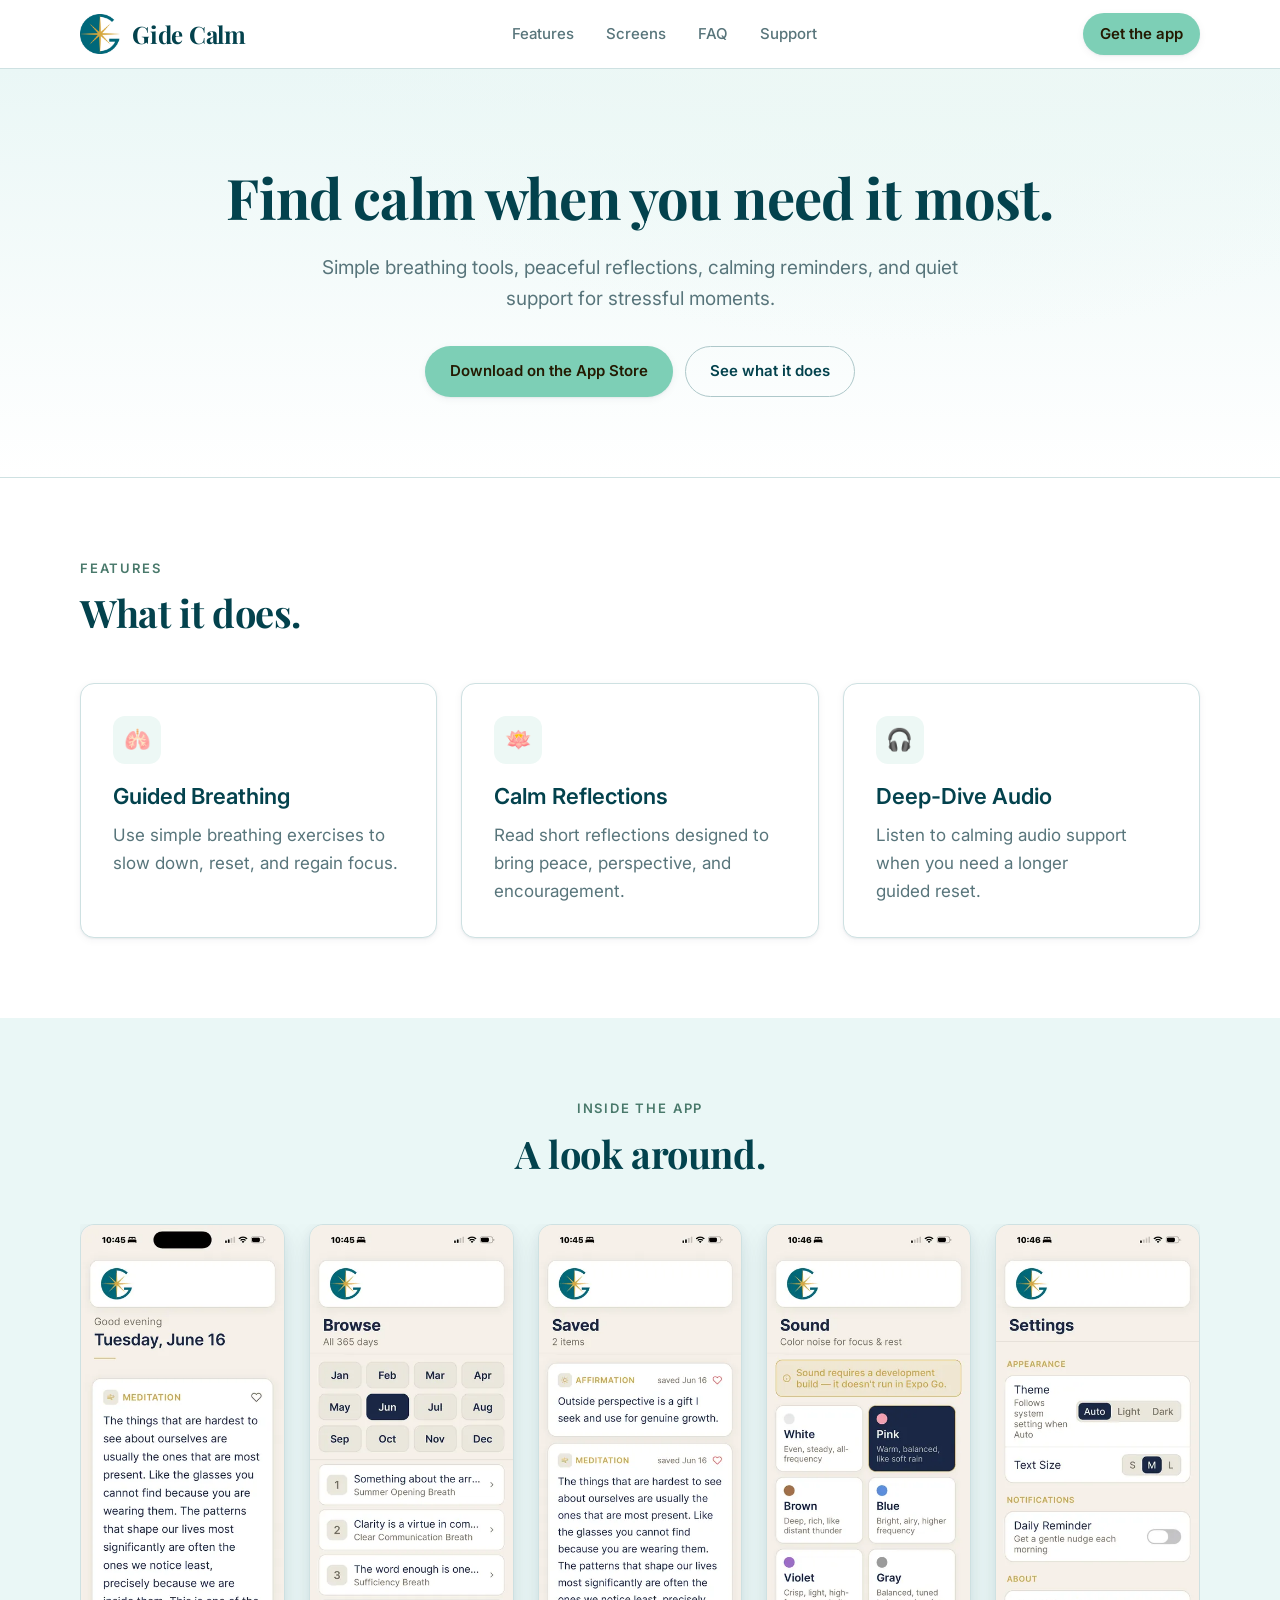
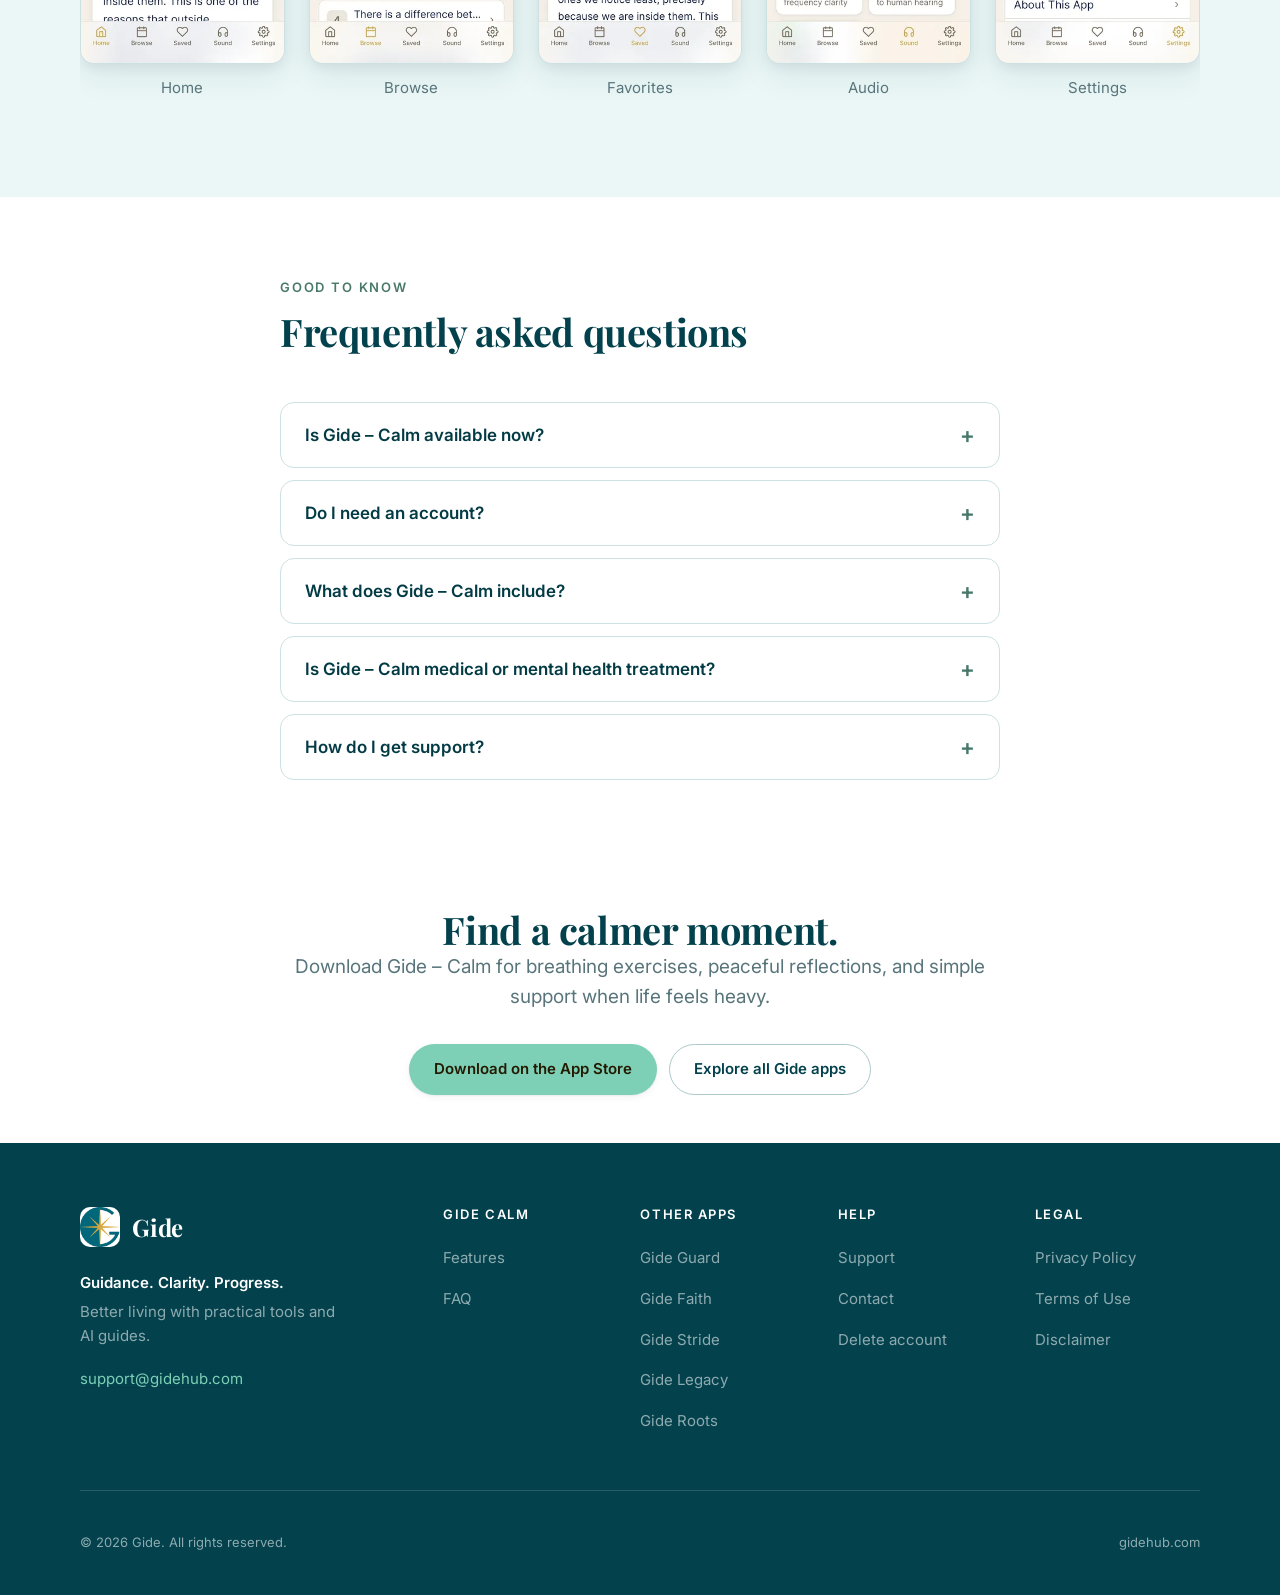
==== index.html @ 15e4c6e2 "Stop describing the app by release stage Remove every "coming soon", "in development", "in review an" ====
<!DOCTYPE html>
<html lang="en">
<head>
  <meta charset="UTF-8">
  <meta name="viewport" content="width=device-width, initial-scale=1">
  <title>Gide Calm | A pause when you need one</title>
  <meta name="description" content="Simple breathing tools, peaceful reflections, calming reminders, and quiet support for stressful moments.">
  <link rel="canonical" href="https://calm.gidehub.com/">

  <meta property="og:type" content="website">
  <meta property="og:site_name" content="Gide">
  <meta property="og:title" content="Gide Calm | A pause when you need one">
  <meta property="og:description" content="Simple breathing tools, peaceful reflections, calming reminders, and quiet support for stressful moments.">
  <meta property="og:url" content="https://calm.gidehub.com/">
  <meta name="twitter:card" content="summary_large_image">

  <link rel="icon" type="image/png" href="assets/logo.png">
  <link rel="apple-touch-icon" href="assets/logo.png">
  <meta name="theme-color" content="#03424D">

  <link rel="preconnect" href="https://fonts.googleapis.com">
  <link rel="preconnect" href="https://fonts.gstatic.com" crossorigin>
  <link rel="stylesheet" href="https://fonts.googleapis.com/css2?family=Inter:wght@400;500;600;700&family=Playfair+Display:wght@600;700&display=swap">

  <link rel="stylesheet" href="assets/css/app.css">
</head>
<body class="app-site">

<a class="skip-link" href="#main">Skip to content</a>

<header class="site-header" data-nav>
  <div class="wrap header-inner">

    <a class="brand" href="/">
      <img src="assets/logo.png" alt="" width="40" height="40" class="brand-mark">
      <span class="brand-name">Gide Calm</span>
    </a>

    <nav class="nav-desktop" aria-label="Main">
      <ul>
        <li><a href="#features">Features</a></li>
        <li><a href="#screens">Screens</a></li>
        
        <li><a href="#faq">FAQ</a></li>
        <li><a href="https://gidehub.com/support.html">Support</a></li>
      </ul>
    </nav>

    <div class="header-actions">
      <a class="btn btn-accent btn-sm nav-cta" href="https://apps.apple.com/ng/app/gide-calm/id6778231374">Get the app</a>
      <button class="nav-toggle" type="button" aria-expanded="false" aria-controls="mobile-nav" aria-label="Open menu">
        <span class="nav-toggle-bars" aria-hidden="true"><i></i><i></i><i></i></span>
      </button>
    </div>

  </div>

  <div class="nav-panel" id="mobile-nav" hidden>
    <nav class="wrap" aria-label="Mobile">
      <ul class="nav-panel-primary">
        <li><a href="#features">Features</a></li>
        <li><a href="#screens">Screens</a></li>
        
        <li><a href="#faq">FAQ</a></li>
      </ul>
      <ul class="nav-panel-secondary">
        <li><a href="https://gidehub.com/">All of Gide</a></li>
        <li><a href="https://gidehub.com/support.html">Support</a></li>
        <li><a href="https://gidehub.com/privacy.html">Privacy policy</a></li>
      </ul>
      <a class="btn btn-accent btn-block" href="https://apps.apple.com/ng/app/gide-calm/id6778231374">Get the app</a>
    </nav>
  </div>
</header>

<main id="main">

  <section class="hero app-hero">
    <div class="wrap">
      <h1>Find calm when you need it most.</h1>
      <p class="lede">Simple breathing tools, peaceful reflections, calming reminders, and quiet support for stressful moments.</p>
      <div class="btn-row">
        <a class="btn btn-accent" href="https://apps.apple.com/ng/app/gide-calm/id6778231374">Download on the App Store</a>
        <a class="btn btn-outline" href="#features">See what it does</a>
      </div>
      
    </div>
  </section>

  <section class="section" id="features">
    <div class="wrap">
      <div class="section-head">
        <p class="eyebrow">Features</p>
        <h2>What it does.</h2>
        
      </div>
      <div class="grid grid-3">
        <article class="card feature-card">
          <span class="feature-icon" aria-hidden="true">🫁</span>
          <h3>Guided Breathing</h3>
          <p>Use simple breathing exercises to slow down, reset, and regain focus.</p>
        </article>
        <article class="card feature-card">
          <span class="feature-icon" aria-hidden="true">🪷</span>
          <h3>Calm Reflections</h3>
          <p>Read short reflections designed to bring peace, perspective, and encouragement.</p>
        </article>
        <article class="card feature-card">
          <span class="feature-icon" aria-hidden="true">🎧</span>
          <h3>Deep-Dive Audio</h3>
          <p>Listen to calming audio support when you need a longer guided reset.</p>
        </article>
      </div>
    </div>
  </section>

  <section class="section section-cream" id="screens">
    <div class="wrap">
      <div class="section-head centered">
        <p class="eyebrow">Inside the app</p>
        <h2>A look around.</h2>
      </div>
      <div class="shot-row">
        <figure class="shot">
          <img src="assets/shots/home.webp" alt="Gide - Calm home screen" width="370" height="800" loading="lazy">
          <figcaption>Home</figcaption>
        </figure>
        <figure class="shot">
          <img src="assets/shots/selectdate.webp" alt="Gide - Calm browse screen" width="370" height="800" loading="lazy">
          <figcaption>Browse</figcaption>
        </figure>
        <figure class="shot">
          <img src="assets/shots/favorites.webp" alt="Gide - Calm favorites screen" width="370" height="800" loading="lazy">
          <figcaption>Favorites</figcaption>
        </figure>
        <figure class="shot">
          <img src="assets/shots/sound.webp" alt="Gide - Calm audio screen" width="370" height="800" loading="lazy">
          <figcaption>Audio</figcaption>
        </figure>
        <figure class="shot">
          <img src="assets/shots/settings.webp" alt="Gide - Calm settings screen" width="370" height="800" loading="lazy">
          <figcaption>Settings</figcaption>
        </figure>
      </div>
    </div>
  </section>

  <section class="section" id="faq">
    <div class="wrap wrap-narrow">
      <div class="section-head">
        <p class="eyebrow">Good to know</p>
        <h2>Frequently asked questions</h2>
      </div>
      <div class="faq">
        <details>
          <summary>Is Gide – Calm available now?</summary>
          <p>Yes. Gide – Calm is available on the App Store and ready to provide simple tools for calm, reflection, and relaxation.</p>
        </details>
        <details>
          <summary>Do I need an account?</summary>
          <p>No. Gide – Calm is designed to be simple and accessible without requiring a user account.</p>
        </details>
        <details>
          <summary>What does Gide – Calm include?</summary>
          <p>Gide – Calm includes breathing tools, calm reflections, peaceful reminders, and audio support for quiet moments.</p>
        </details>
        <details>
          <summary>Is Gide – Calm medical or mental health treatment?</summary>
          <p>No. Gide – Calm is for general wellness and personal support only. It is not medical advice, therapy, diagnosis, or mental health treatment.</p>
        </details>
        <details>
          <summary>How do I get support?</summary>
          <p>Email us at support@gidehub.com .</p>
        </details>
      </div>
    </div>
  </section>

  <section class="section section-tight cta-band">
    <div class="wrap">
      <h2>Find a calmer moment.</h2>
      <p class="lede">Download Gide – Calm for breathing exercises, peaceful reflections, and simple support when life feels heavy.</p>
      <div class="btn-row">
        <a class="btn btn-accent" href="https://apps.apple.com/ng/app/gide-calm/id6778231374">Download on the App Store</a>
        <a class="btn btn-outline" href="https://gidehub.com/#apps">Explore all Gide apps</a>
      </div>
    </div>
  </section>

</main>

<footer class="site-footer">
  <div class="wrap">

    <div class="footer-top">
      <div class="footer-brand">
        <a class="brand brand-light" href="https://gidehub.com/">
          <img src="assets/logo.png" alt="" width="40" height="40" class="brand-mark" loading="lazy">
          <span class="brand-name">Gide</span>
        </a>
        <p class="footer-tagline">Guidance. Clarity. Progress.</p>
        <p class="footer-blurb">Better living with practical tools and AI guides.</p>
        <a class="footer-email" href="mailto:support@gidehub.com">support@gidehub.com</a>
      </div>

      <div class="footer-cols">
        <div class="footer-col">
          <h2>Gide Calm</h2>
          <ul>
            <li><a href="#features">Features</a></li>
            
            <li><a href="#faq">FAQ</a></li>
          </ul>
        </div>
        <div class="footer-col">
          <h2>Other apps</h2>
          <ul>
            <li><a href="https://guard.gidehub.com/">Gide Guard</a></li>
            <li><a href="https://faith.gidehub.com/">Gide Faith</a></li>
            <li><a href="https://stride.gidehub.com/">Gide Stride</a></li>
            <li><a href="https://legacy.gidehub.com/">Gide Legacy</a></li>
            <li><a href="https://roots.gidehub.com/">Gide Roots</a></li>
          </ul>
        </div>
        <div class="footer-col">
          <h2>Help</h2>
          <ul>
            <li><a href="https://gidehub.com/support.html">Support</a></li>
            <li><a href="https://gidehub.com/contact.html">Contact</a></li>
            <li><a href="https://gidehub.com/delete-account.html">Delete account</a></li>
          </ul>
        </div>
        <div class="footer-col">
          <h2>Legal</h2>
          <ul>
            <li><a href="https://gidehub.com/privacy.html">Privacy Policy</a></li>
            <li><a href="https://gidehub.com/terms.html">Terms of Use</a></li>
            <li><a href="https://gidehub.com/disclaimer.html">Disclaimer</a></li>
          </ul>
        </div>
      </div>
    </div>

    <div class="footer-bottom">
      <p>&copy; 2026 Gide. All rights reserved.</p>
      <nav class="footer-legal" aria-label="Legal">
        <a href="https://gidehub.com/">gidehub.com</a>
      </nav>
    </div>

  </div>
</footer>

<script src="assets/js/nav.js" defer></script>
</body>
</html>
---- assets/css/app.css ----
/* ==========================================================================
   Gide design system
   One stylesheet for gidehub.com and every page under it.

   Contents
     1. Tokens
     2. Reset and base elements
     3. Layout primitives
     4. Typography
     5. Buttons and pills
     6. Header and navigation
     7. Hero
     8. Cards and grids
     9. Long-form prose
    10. Forms
    11. Footer
    12. Utilities
   ========================================================================== */

/* 1. Tokens ---------------------------------------------------------------- */

:root {
  /* Brand — official Gide palette.
     Primary #1B2B48 · Secondary #F5F5DC · Tertiary #6F7DBC · Accent #D4AF37 */
  --ink: #1b2b48;
  --ink-soft: #2c4066;
  --periwinkle: #6f7dbc;

  /* Gold is an accent for FILLS, not a text colour: #D4AF37 is 2.1:1 on white
     (fails AA) but 6.7:1 on navy and 7.5:1 behind dark text on a button.
     Use --gold-text for small gold type on light surfaces (4.9:1). */
  --gold: #d4af37;
  --gold-bright: #e0c163;
  --gold-text: #8a6d12;
  --gold-ink: #2b2205;
  --gold-wash: #fbf4de;

  --cream: #f5f5dc;
  --cream-deep: #ebebc7;
  --white: #ffffff;

  /* Per-app accents, from each app's own brand card. */
  --app-guard: #00167a;
  --app-calm: #03424d;
  --app-faith: #590438;
  --app-stride: #17341d;
  --app-legacy: #0a2540;
  --app-roots: #7a3e1a;

  /* Text */
  --text: #16283a;
  --text-muted: #55677a;
  --text-on-dark: #eef3f8;
  --text-on-dark-muted: #a9bccd;

  /* Lines and surfaces */
  --line: #e6dfd1;
  --line-strong: #d6cbb6;
  --line-on-dark: rgba(255, 255, 255, 0.14);

  /* Type scale — six steps, nothing in between */
  --fs-xs: 0.8125rem;   /* 13px  eyebrows, meta */
  --fs-sm: 0.9375rem;   /* 15px  captions, footer */
  --fs-base: 1.0625rem; /* 17px  body */
  --fs-lg: 1.1875rem;   /* 19px  lede */
  --fs-xl: 1.375rem;    /* 22px  card titles */
  --fs-2xl: clamp(1.75rem, 1.3rem + 1.8vw, 2.375rem);  /* section headings */
  --fs-3xl: clamp(2.25rem, 1.4rem + 3.4vw, 3.5rem);    /* page display */

  /* Spacing — 4px base */
  --sp-1: 0.25rem;
  --sp-2: 0.5rem;
  --sp-3: 0.75rem;
  --sp-4: 1rem;
  --sp-6: 1.5rem;
  --sp-8: 2rem;
  --sp-10: 2.5rem;
  --sp-12: 3rem;
  --sp-16: 4rem;
  --sp-20: 5rem;
  --sp-24: 6rem;

  /* Shape */
  --radius-sm: 8px;
  --radius: 14px;
  --radius-lg: 22px;
  --radius-pill: 999px;

  --shadow-sm: 0 1px 2px rgba(15, 39, 64, 0.06), 0 2px 8px rgba(15, 39, 64, 0.05);
  --shadow: 0 4px 12px rgba(15, 39, 64, 0.07), 0 12px 32px rgba(15, 39, 64, 0.07);
  --shadow-lg: 0 12px 28px rgba(15, 39, 64, 0.1), 0 28px 60px rgba(15, 39, 64, 0.12);

  --wrap: 1120px;
  --wrap-narrow: 720px;
  --header-h: 68px;
}

/* 2. Reset and base -------------------------------------------------------- */

*,
*::before,
*::after { box-sizing: border-box; }

* { margin: 0; }

html {
  -webkit-text-size-adjust: 100%;
  scroll-behavior: smooth;
  scroll-padding-top: calc(var(--header-h) + var(--sp-4));
}

@media (prefers-reduced-motion: reduce) {
  html { scroll-behavior: auto; }
  *, *::before, *::after {
    animation-duration: 0.01ms !important;
    transition-duration: 0.01ms !important;
  }
}

body {
  background: var(--white);
  color: var(--text);
  font-family: Inter, system-ui, -apple-system, "Segoe UI", sans-serif;
  font-size: var(--fs-base);
  line-height: 1.65;
  -webkit-font-smoothing: antialiased;
  text-rendering: optimizeLegibility;
}

img,
picture,
video,
canvas { display: block; max-width: 100%; height: auto; }

input, button, textarea, select { font: inherit; color: inherit; }

a { color: var(--ink); text-decoration-color: rgba(15, 39, 64, 0.28); text-underline-offset: 3px; }
a:hover { text-decoration-color: currentColor; }

:focus-visible {
  outline: 3px solid var(--gold-text);
  outline-offset: 2px;
  border-radius: 4px;
}

.skip-link {
  position: absolute;
  left: var(--sp-4);
  top: -100px;
  z-index: 200;
  background: var(--ink);
  color: var(--white);
  padding: var(--sp-3) var(--sp-6);
  border-radius: var(--radius-sm);
  text-decoration: none;
  transition: top 0.15s ease;
}
.skip-link:focus { top: var(--sp-4); }

/* 3. Layout primitives ----------------------------------------------------- */

.wrap {
  width: min(100% - 2.5rem, var(--wrap));
  margin-inline: auto;
}

.wrap-narrow { width: min(100% - 2.5rem, var(--wrap-narrow)); margin-inline: auto; }

.section { padding-block: var(--sp-20); }
.section-tight { padding-block: var(--sp-12); }

/* Alternating surfaces give the page chapters instead of one long scroll. */
.section-cream { background: var(--cream); }
.section-ink {
  background: var(--ink);
  color: var(--text-on-dark);
}
.section-ink h1, .section-ink h2, .section-ink h3 { color: var(--white); }
.section-ink p { color: var(--text-on-dark-muted); }
.section-ink a { color: var(--gold-bright); }

.section-head { max-width: 46rem; margin-bottom: var(--sp-12); }
.section-head.centered { margin-inline: auto; text-align: center; }

/* 4. Typography ------------------------------------------------------------ */

h1, h2, h3, h4 {
  line-height: 1.15;
  font-weight: 700;
  color: var(--ink);
  text-wrap: balance;
}

h1 {
  font-family: "Playfair Display", Georgia, serif;
  font-size: var(--fs-3xl);
  letter-spacing: -0.015em;
}

h2 {
  font-family: "Playfair Display", Georgia, serif;
  font-size: var(--fs-2xl);
  letter-spacing: -0.01em;
}

h3 { font-size: var(--fs-xl); font-weight: 600; }
h4 { font-size: var(--fs-base); font-weight: 600; }

p { text-wrap: pretty; }
p + p { margin-top: var(--sp-4); }

.eyebrow {
  font-size: var(--fs-xs);
  font-weight: 600;
  letter-spacing: 0.14em;
  text-transform: uppercase;
  color: var(--gold-text);
  margin-bottom: var(--sp-3);
}
.section-ink .eyebrow { color: var(--gold-bright); }

.lede {
  font-size: var(--fs-lg);
  line-height: 1.6;
  color: var(--text-muted);
}
.section-ink .lede { color: var(--text-on-dark-muted); }

.section-head h2 + .lede { margin-top: var(--sp-4); }

/* 5. Buttons --------------------------------------------------------------- */

.btn {
  display: inline-flex;
  align-items: center;
  justify-content: center;
  gap: var(--sp-2);
  min-height: 44px;
  padding: var(--sp-3) var(--sp-6);
  border: 1px solid transparent;
  border-radius: var(--radius-pill);
  font-size: var(--fs-sm);
  font-weight: 600;
  text-decoration: none;
  cursor: pointer;
  transition: transform 0.15s ease, box-shadow 0.15s ease, background-color 0.15s ease;
}
.btn:hover { transform: translateY(-1px); }
.btn:active { transform: translateY(0); }

.btn-gold {
  background: var(--gold);
  color: var(--gold-ink);
  box-shadow: var(--shadow-sm);
}
.btn-gold:hover { background: var(--gold-bright); box-shadow: var(--shadow); }

.btn-ink { background: var(--ink); color: var(--white); }
.btn-ink:hover { background: var(--ink-soft); }

.btn-outline {
  background: transparent;
  border-color: var(--line-strong);
  color: var(--ink);
}
.btn-outline:hover { border-color: var(--ink); background: var(--cream); }

.section-ink .btn-outline {
  border-color: var(--line-on-dark);
  color: var(--white);
}
.section-ink .btn-outline:hover { background: rgba(255, 255, 255, 0.08); }

.btn-sm { min-height: 38px; padding: var(--sp-2) var(--sp-4); }
.btn-block { display: flex; width: 100%; }

.btn-row {
  display: flex;
  flex-wrap: wrap;
  gap: var(--sp-3);
  margin-top: var(--sp-8);
}

/* Status pills ------------------------------------------------------------- */

.pill {
  display: inline-flex;
  align-items: center;
  gap: var(--sp-2);
  padding: var(--sp-1) var(--sp-3);
  border-radius: var(--radius-pill);
  font-size: var(--fs-xs);
  font-weight: 600;
  letter-spacing: 0.02em;
}
.pill::before {
  content: "";
  width: 6px;
  height: 6px;
  border-radius: 50%;
  background: currentColor;
}
/* Used for the "Free" marker on book cards. */
.pill-available { background: #e7f4ec; color: #1d6b3f; }

/* 6. Header and navigation ------------------------------------------------- */

.site-header {
  position: sticky;
  top: 0;
  z-index: 100;
  background: rgba(255, 255, 255, 0.92);
  backdrop-filter: saturate(1.4) blur(10px);
  border-bottom: 1px solid var(--line);
}

.header-inner {
  display: flex;
  align-items: center;
  justify-content: space-between;
  gap: var(--sp-6);
  min-height: var(--header-h);
}

.brand {
  display: inline-flex;
  align-items: center;
  gap: var(--sp-3);
  text-decoration: none;
  color: var(--ink);
}
.brand-mark { width: 40px; height: 40px; border-radius: 10px; }
.brand-name {
  font-family: "Playfair Display", Georgia, serif;
  font-size: 1.5rem;
  font-weight: 700;
  letter-spacing: -0.01em;
  line-height: 1;
}
.brand-light { color: var(--white); }
.brand-light .brand-name { color: var(--white); }

.nav-desktop ul {
  display: flex;
  align-items: center;
  gap: var(--sp-8);
  list-style: none;
  padding: 0;
}
.nav-desktop a {
  display: inline-block;
  padding-block: var(--sp-2);
  font-size: var(--fs-sm);
  font-weight: 500;
  color: var(--text-muted);
  text-decoration: none;
}
.nav-desktop a:hover { color: var(--ink); }
.nav-desktop a.is-current { color: var(--ink); font-weight: 600; }

.header-actions { display: flex; align-items: center; gap: var(--sp-3); }

/* The menu button the old site never had. */
.nav-toggle {
  display: none;
  width: 44px;
  height: 44px;
  align-items: center;
  justify-content: center;
  background: transparent;
  border: 1px solid var(--line-strong);
  border-radius: var(--radius-sm);
  cursor: pointer;
}
.nav-toggle-bars { display: block; width: 20px; height: 14px; position: relative; }
.nav-toggle-bars i {
  position: absolute;
  left: 0;
  width: 100%;
  height: 2px;
  border-radius: 2px;
  background: var(--ink);
  transition: transform 0.2s ease, opacity 0.2s ease;
}
.nav-toggle-bars i:nth-child(1) { top: 0; }
.nav-toggle-bars i:nth-child(2) { top: 6px; }
.nav-toggle-bars i:nth-child(3) { top: 12px; }

.nav-toggle[aria-expanded="true"] i:nth-child(1) { transform: translateY(6px) rotate(45deg); }
.nav-toggle[aria-expanded="true"] i:nth-child(2) { opacity: 0; }
.nav-toggle[aria-expanded="true"] i:nth-child(3) { transform: translateY(-6px) rotate(-45deg); }

.nav-panel {
  border-top: 1px solid var(--line);
  background: var(--white);
  padding-block: var(--sp-6) var(--sp-8);
  max-height: calc(100dvh - var(--header-h));
  overflow-y: auto;
}
.nav-panel[hidden] { display: none; }

.nav-panel ul { list-style: none; padding: 0; }
.nav-panel a {
  display: block;
  min-height: 48px;
  display: flex;
  align-items: center;
  text-decoration: none;
  color: var(--ink);
  border-bottom: 1px solid var(--line);
}
.nav-panel-primary a { font-size: var(--fs-lg); font-weight: 600; }
.nav-panel-secondary { margin-top: var(--sp-4); }
.nav-panel-secondary a { font-size: var(--fs-base); color: var(--text-muted); }
.nav-panel .btn { margin-top: var(--sp-6); }

@media (max-width: 900px) {
  .nav-desktop { display: none; }
  .nav-toggle { display: inline-flex; }
  .nav-cta { display: none; }
}

/* 7. Hero ------------------------------------------------------------------ */

/* One headline, one sentence, one action. */
.hero {
  position: relative;
  padding-block: var(--sp-24) var(--sp-20);
  background:
    radial-gradient(60rem 30rem at 70% -10%, var(--gold-wash), transparent 70%),
    linear-gradient(180deg, var(--cream) 0%, var(--white) 100%);
  border-bottom: 1px solid var(--line);
  text-align: center;
}
.hero .wrap { max-width: 52rem; }
.hero h1 { margin-bottom: var(--sp-6); }
.hero .lede { margin-inline: auto; max-width: 40rem; }
.hero .btn-row { justify-content: center; }

.hero-note {
  margin-top: var(--sp-6);
  font-size: var(--fs-sm);
  color: var(--text-muted);
}

.hero-compact { padding-block: var(--sp-16) var(--sp-12); }

/* Page header for interior pages */
.page-head {
  padding-block: var(--sp-16) var(--sp-12);
  background: var(--cream);
  border-bottom: 1px solid var(--line);
}
.page-head .wrap { max-width: 46rem; }
.page-head .lede { margin-top: var(--sp-4); }

/* 8. Cards and grids ------------------------------------------------------- */

.grid { display: grid; gap: var(--sp-6); }
.grid-2 { grid-template-columns: repeat(auto-fit, minmax(20rem, 1fr)); }
.grid-3 { grid-template-columns: repeat(auto-fit, minmax(17rem, 1fr)); }
.grid-4 { grid-template-columns: repeat(auto-fit, minmax(13rem, 1fr)); }

.card {
  display: flex;
  flex-direction: column;
  gap: var(--sp-3);
  padding: var(--sp-8);
  background: var(--white);
  border: 1px solid var(--line);
  border-radius: var(--radius);
  box-shadow: var(--shadow-sm);
  transition: transform 0.18s ease, box-shadow 0.18s ease, border-color 0.18s ease;
}
.card p { color: var(--text-muted); }
.card h3 a { text-decoration: none; }

a.card, .card-link { text-decoration: none; color: inherit; }
a.card:hover, .card:has(a:hover) {
  transform: translateY(-3px);
  box-shadow: var(--shadow);
  border-color: var(--line-strong);
}

.section-ink .card {
  background: rgba(255, 255, 255, 0.05);
  border-color: var(--line-on-dark);
  box-shadow: none;
}

.card-icon {
  width: 52px;
  height: 52px;
  border-radius: 12px;
  margin-bottom: var(--sp-2);
}

/* App cards — each carries its own brand accent from --app-*. */
.app-card,
.app-card-quiet { position: relative; --accent: var(--gold); }
.app-card { border-top: 3px solid var(--accent); }
[data-app="guard"]  { --accent: var(--app-guard); }
[data-app="calm"]   { --accent: var(--app-calm); }
[data-app="faith"]  { --accent: var(--app-faith); }
[data-app="stride"] { --accent: var(--app-stride); }
[data-app="legacy"] { --accent: var(--app-legacy); }
[data-app="roots"]  { --accent: var(--app-roots); }
.app-card-quiet { border-left: 3px solid var(--accent); }
.app-card .card-icon,
.app-card-quiet .card-icon { box-shadow: 0 0 0 1px var(--line); }
.app-card .pill { align-self: flex-start; }
.app-card .btn-row { margin-top: auto; padding-top: var(--sp-6); }

.app-card-quiet {
  flex-direction: row;
  align-items: center;
  gap: var(--sp-4);
  padding: var(--sp-6);
}
.app-card-quiet .card-icon { width: 40px; height: 40px; margin: 0; flex: none; }
.app-card-quiet h3 { font-size: var(--fs-base); }
.app-card-quiet p { font-size: var(--fs-sm); }

/* Book cards */
.book-card {
  display: flex;
  flex-direction: column;
  gap: var(--sp-4);
  padding: var(--sp-6);
  background: var(--white);
  border: 1px solid var(--line);
  border-radius: var(--radius);
  text-decoration: none;
  color: inherit;
  box-shadow: var(--shadow-sm);
  transition: transform 0.18s ease, box-shadow 0.18s ease;
}
.book-card:hover { transform: translateY(-3px); box-shadow: var(--shadow); }
.book-cover {
  width: 100%;
  aspect-ratio: 2 / 3;
  object-fit: cover;
  border-radius: var(--radius-sm);
  box-shadow: var(--shadow);
  background: var(--cream-deep);
}
.book-card h3 { font-size: var(--fs-base); }
.book-card p { font-size: var(--fs-sm); color: var(--text-muted); }

/* Feature list */
.feature-list { list-style: none; padding: 0; display: grid; gap: var(--sp-6); }
.feature-list li { display: grid; gap: var(--sp-1); }
.feature-list b { font-size: var(--fs-base); color: var(--ink); }
.feature-list span { color: var(--text-muted); }
.section-ink .feature-list b { color: var(--white); }
.section-ink .feature-list span { color: var(--text-on-dark-muted); }

/* Numbered steps */
.steps { counter-reset: step; list-style: none; padding: 0; }
.steps li { position: relative; padding-left: var(--sp-12); }
.steps li + li { margin-top: var(--sp-6); }
.steps li::before {
  counter-increment: step;
  content: counter(step);
  position: absolute;
  left: 0;
  top: 0;
  width: 32px;
  height: 32px;
  display: grid;
  place-items: center;
  border-radius: 50%;
  background: var(--gold-wash);
  color: var(--gold-text);
  font-size: var(--fs-sm);
  font-weight: 700;
}

/* Episode rows */
.episode {
  display: grid;
  gap: var(--sp-3);
  padding: var(--sp-6) 0;
  border-bottom: 1px solid var(--line);
}
.episode:first-of-type { border-top: 1px solid var(--line); }
.episode-meta { font-size: var(--fs-xs); font-weight: 600; letter-spacing: 0.1em; text-transform: uppercase; color: var(--gold-text); }
.episode h3 { font-size: var(--fs-lg); }
.episode p { color: var(--text-muted); }
.episode audio { width: 100%; margin-top: var(--sp-2); }

/* FAQ */
.faq details {
  border: 1px solid var(--line);
  border-radius: var(--radius);
  padding: var(--sp-4) var(--sp-6);
  background: var(--white);
}
.faq details + details { margin-top: var(--sp-3); }
.faq summary {
  cursor: pointer;
  font-weight: 600;
  min-height: 32px;
  display: flex;
  align-items: center;
  list-style: none;
}
.faq summary::-webkit-details-marker { display: none; }
.faq summary::after { content: "+"; margin-left: auto; font-size: 1.4rem; color: var(--gold-text); line-height: 1; }
.faq details[open] summary::after { content: "\2212"; }
.faq details[open] summary { margin-bottom: var(--sp-3); }
.faq p { color: var(--text-muted); }

/* Callout */
.callout {
  padding: var(--sp-8);
  background: var(--gold-wash);
  border: 1px solid var(--line-strong);
  border-radius: var(--radius);
}
.callout h3 { margin-bottom: var(--sp-2); }
.callout p { color: var(--text-muted); }

/* Final CTA band */
.cta-band { text-align: center; }
.cta-band .wrap { max-width: 44rem; }
.cta-band .btn-row { justify-content: center; }

/* 9. Long-form prose ------------------------------------------------------- */

.prose {
  max-width: 44rem;
  padding-block: var(--sp-16);
}
.prose > * + * { margin-top: var(--sp-4); }
.prose h2 {
  font-size: 1.625rem;
  margin-top: var(--sp-12);
  padding-top: var(--sp-2);
}
.prose h3 { font-size: var(--fs-xl); margin-top: var(--sp-8); }
.prose ul, .prose ol { padding-left: var(--sp-6); }
.prose li + li { margin-top: var(--sp-2); }
.prose a { color: var(--ink); font-weight: 500; }
.prose strong { color: var(--ink); }
.prose hr { border: 0; border-top: 1px solid var(--line); margin-block: var(--sp-12); }
.prose table { width: 100%; border-collapse: collapse; font-size: var(--fs-sm); }
.prose th, .prose td { text-align: left; padding: var(--sp-3); border-bottom: 1px solid var(--line); }
.prose .updated { font-size: var(--fs-sm); color: var(--text-muted); }

.toc {
  padding: var(--sp-6);
  background: var(--cream);
  border-radius: var(--radius);
  border: 1px solid var(--line);
}
.toc ul { list-style: none; padding: 0; columns: 2; column-gap: var(--sp-8); }
.toc li { break-inside: avoid; margin-bottom: var(--sp-2); }
.toc a { font-size: var(--fs-sm); }

/* 10. Forms ---------------------------------------------------------------- */

.form { display: grid; gap: var(--sp-5); max-width: 34rem; }
.field { display: grid; gap: var(--sp-2); }
.field label { font-size: var(--fs-sm); font-weight: 600; }
.field input,
.field textarea {
  width: 100%;
  min-height: 48px;
  padding: var(--sp-3) var(--sp-4);
  background: var(--white);
  border: 1px solid var(--line-strong);
  border-radius: var(--radius-sm);
}
.field textarea { min-height: 10rem; resize: vertical; }
.field input:focus, .field textarea:focus { border-color: var(--gold-text); }

/* 11. Footer --------------------------------------------------------------- */

.site-footer {
  background: var(--ink);
  color: var(--text-on-dark-muted);
  padding-block: var(--sp-16) var(--sp-8);
  font-size: var(--fs-sm);
}
.footer-top {
  display: grid;
  grid-template-columns: minmax(16rem, 1fr) 2.4fr;
  gap: var(--sp-12);
  padding-bottom: var(--sp-12);
  border-bottom: 1px solid var(--line-on-dark);
}
.footer-tagline { margin-top: var(--sp-4); color: var(--white); font-weight: 600; }
.footer-blurb { margin-top: var(--sp-1); }
.footer-email {
  display: inline-flex;
  align-items: center;
  min-height: 44px;
  margin-top: var(--sp-2);
  color: var(--gold);
}

.footer-cols {
  display: grid;
  grid-template-columns: repeat(auto-fit, minmax(9.5rem, 1fr));
  gap: var(--sp-8);
}
.footer-col h2 {
  font-family: Inter, sans-serif;
  font-size: var(--fs-xs);
  font-weight: 600;
  letter-spacing: 0.12em;
  text-transform: uppercase;
  color: var(--white);
  margin-bottom: var(--sp-4);
}
.footer-col ul { list-style: none; padding: 0; }
.footer-col a {
  color: var(--text-on-dark-muted);
  text-decoration: none;
  display: inline-flex;
  align-items: center;
  /* Padding rather than margin, so the tap area is the spacing. */
  min-height: 40px;
  padding-block: var(--sp-2);
}
.footer-col a:hover { color: var(--white); text-decoration: underline; }

.footer-bottom {
  display: flex;
  flex-wrap: wrap;
  align-items: center;
  justify-content: space-between;
  gap: var(--sp-4);
  padding-top: var(--sp-8);
  font-size: var(--fs-xs);
}
.footer-legal { display: flex; flex-wrap: wrap; gap: var(--sp-6); }
.footer-legal a {
  color: var(--text-on-dark-muted);
  text-decoration: none;
  display: inline-flex;
  align-items: center;
  min-height: 40px;
}
.footer-legal a:hover { color: var(--white); text-decoration: underline; }

/* 12. Utilities ------------------------------------------------------------ */

.centered { text-align: center; }
.muted { color: var(--text-muted); }
.small { font-size: var(--fs-sm); }
.stack-4 > * + * { margin-top: var(--sp-4); }
.stack-6 > * + * { margin-top: var(--sp-6); }
.visually-hidden {
  position: absolute;
  width: 1px; height: 1px;
  padding: 0; margin: -1px;
  overflow: hidden;
  clip: rect(0 0 0 0);
  white-space: nowrap;
}

@media (max-width: 720px) {
  .section { padding-block: var(--sp-16); }
  .hero { padding-block: var(--sp-16) var(--sp-12); }
  .footer-top { grid-template-columns: 1fr; gap: var(--sp-10); }
  .toc ul { columns: 1; }
  .btn-row .btn { flex: 1 1 100%; }
}

/* Book detail ------------------------------------------------------------- */

.book-detail {
  display: grid;
  grid-template-columns: minmax(0, 18rem) minmax(0, 1fr);
  gap: var(--sp-12);
  align-items: start;
}
.book-detail-cover { position: sticky; top: calc(var(--header-h) + var(--sp-8)); }
.book-detail-body > * + * { margin-top: var(--sp-4); }
.book-detail-body h3 { margin-top: var(--sp-8); }
.book-format { display: flex; align-items: center; gap: var(--sp-3); }

.check-list { list-style: none; padding: 0; display: grid; gap: var(--sp-3); }
.check-list li { position: relative; padding-left: var(--sp-8); color: var(--text-muted); }
.check-list li::before {
  content: "";
  position: absolute;
  left: 0;
  top: 0.6em;
  width: 10px;
  height: 10px;
  border-radius: 50%;
  background: var(--gold);
}

.infographic {
  width: 100%;
  border-radius: var(--radius-sm);
  border: 1px solid var(--line);
  background: var(--cream);
}

@media (max-width: 780px) {
  .book-detail { grid-template-columns: 1fr; gap: var(--sp-8); }
  .book-detail-cover { position: static; max-width: 14rem; }
}


/* calm palette — generated by tools/build-app-sites.mjs.
   Do not edit here: edit src/data/palettes.json in the main Gide site repo
   and re-run the generator. Contrast is verified by tools/check-contrast.mjs. */
:root {
  --ink: #03424D;
  --ink-soft: #30646d;
  --cream: #EAF7F6;
  --cream-deep: #d8e9e8;
  --gold: #7DCFB6;
  --gold-bright: #9edbc8;
  --gold-text: #49796b;
  --gold-ink: #241a02;
  --gold-wash: #edf8f5;
  --line: #cee1e2;
  --line-strong: #aec8ca;
  --text: #033b45;
  --text-muted: #58757b;
  --text-on-dark-muted: #8eaaaf;
  --accent-on-ink: #7DCFB6;
}

/* On this app's dark surface the raw accent can be too low-contrast, so
   anything that reads as text there uses the lightened variant. */
.section-ink .eyebrow,
.section-ink a,
.footer-email { color: var(--accent-on-ink); }

/* The accent button uses this app's own accent rather than Gide gold. */
.btn-accent {
  background: var(--gold);
  color: var(--gold-ink);
  box-shadow: var(--shadow-sm);
}
.btn-accent:hover { background: var(--gold-bright); box-shadow: var(--shadow); }

.app-hero {
  background:
    radial-gradient(55rem 28rem at 70% -10%, var(--gold-wash), transparent 70%),
    linear-gradient(180deg, var(--cream) 0%, var(--white) 100%);
  text-align: center;
}
.app-hero .pill { margin-bottom: var(--sp-6); }
.app-hero .btn-row { justify-content: center; }

.feature-card { align-items: flex-start; }
.feature-icon {
  display: grid;
  place-items: center;
  width: 48px;
  height: 48px;
  border-radius: 12px;
  background: var(--gold-wash);
  color: var(--gold-text);
  font-size: 1.35rem;
  margin-bottom: var(--sp-2);
}

/* Screenshot strip */
.shot-row {
  display: grid;
  grid-auto-flow: column;
  grid-auto-columns: minmax(11rem, 1fr);
  gap: var(--sp-6);
  overflow-x: auto;
  padding-bottom: var(--sp-4);
  scroll-snap-type: x mandatory;
}
.shot { scroll-snap-align: start; margin: 0; }
.shot img {
  width: 100%;
  border-radius: var(--radius);
  border: 1px solid var(--line);
  box-shadow: var(--shadow);
  background: var(--cream);
}
.shot figcaption {
  margin-top: var(--sp-3);
  text-align: center;
  font-size: var(--fs-sm);
  color: var(--text-muted);
}

@media (max-width: 720px) {
  .shot-row { grid-auto-columns: minmax(9.5rem, 1fr); }
}
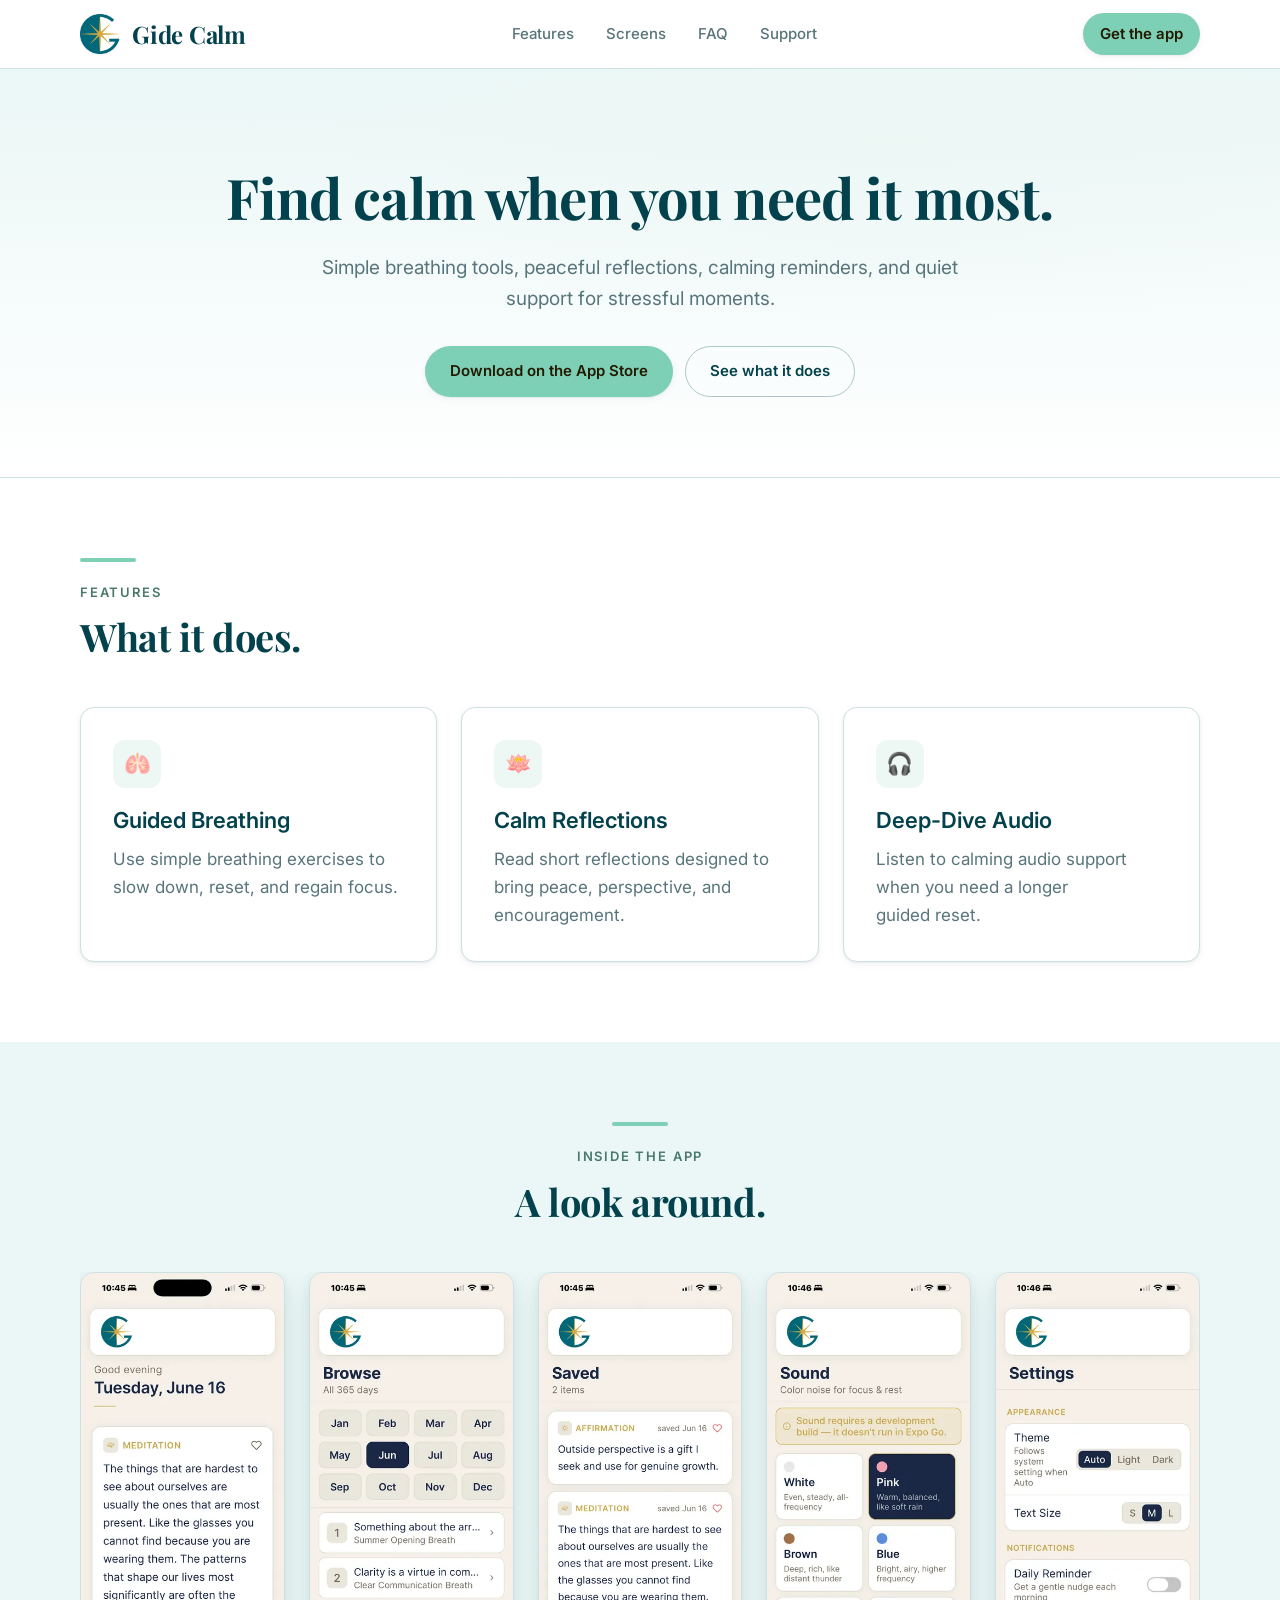
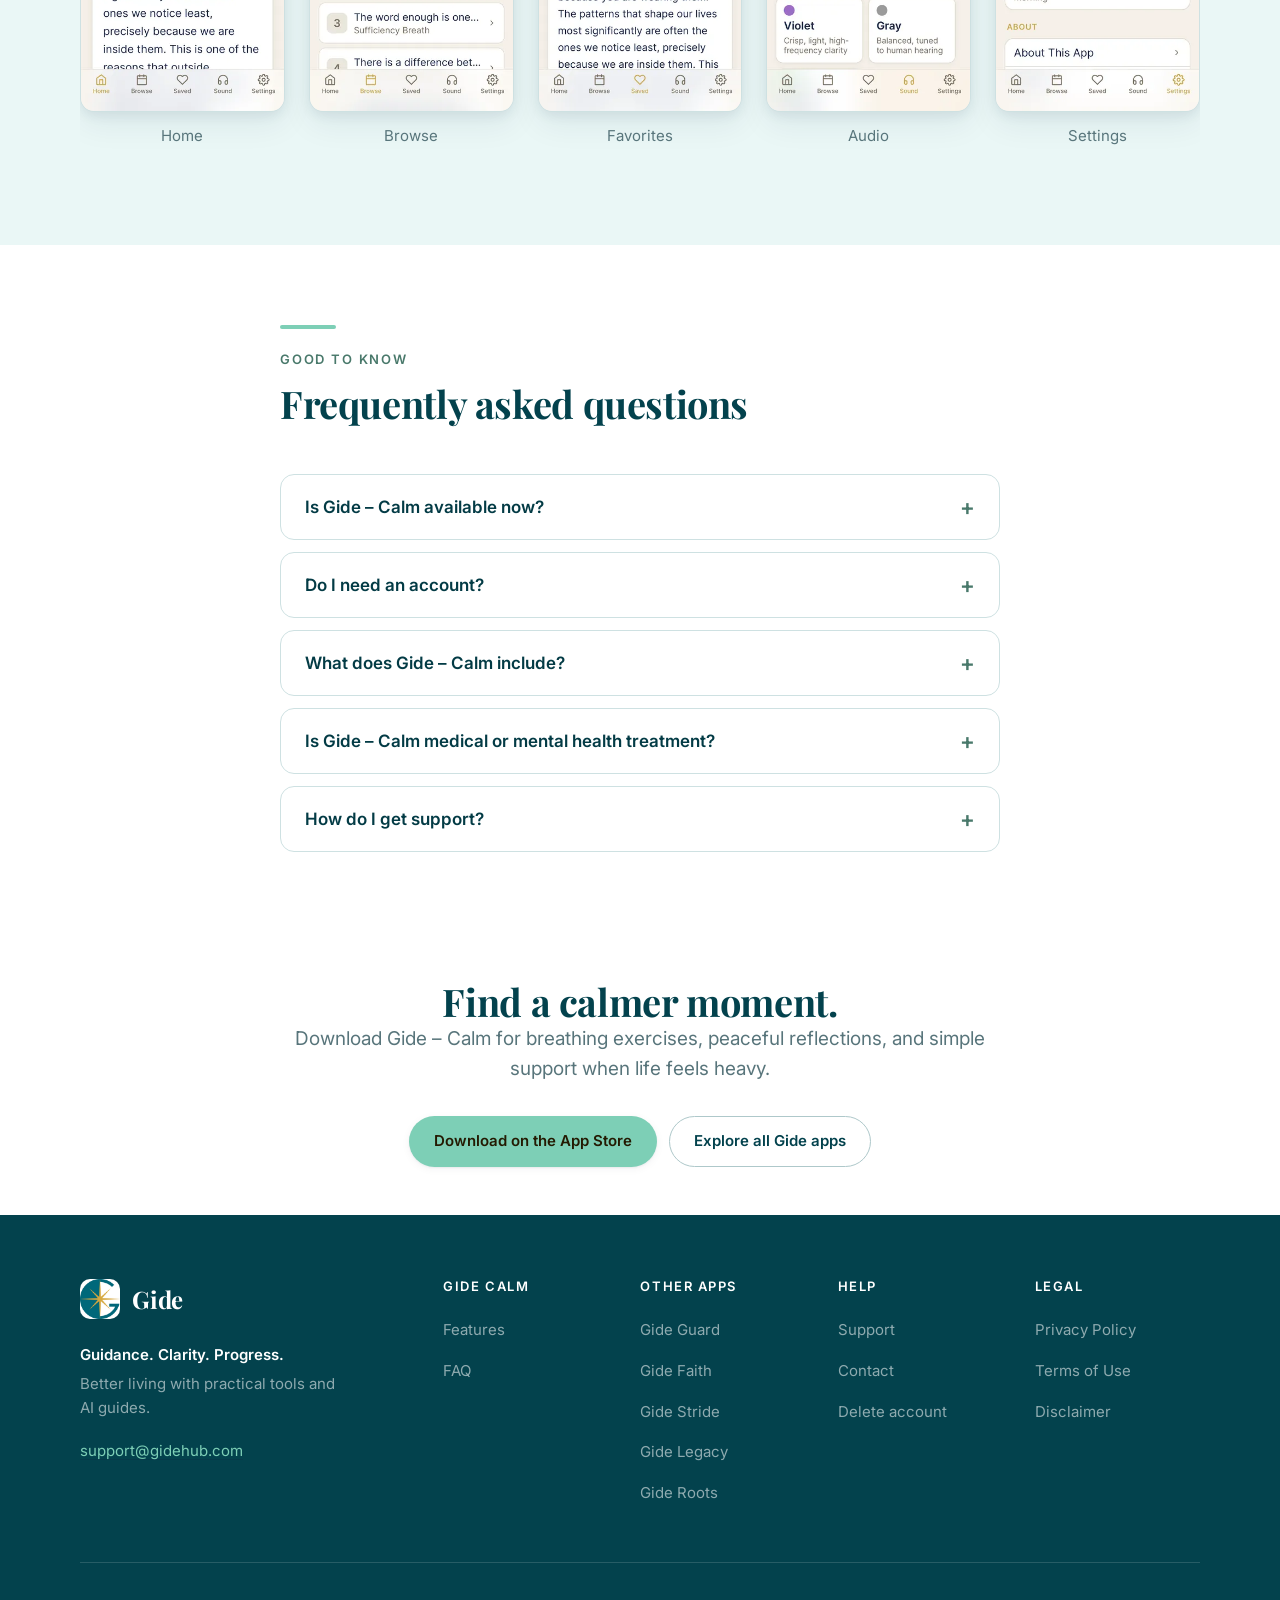
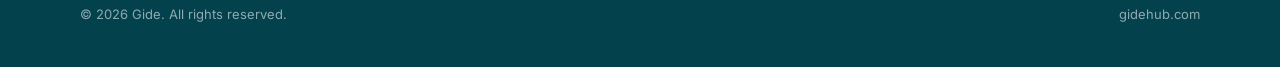
==== commit e86792bf: "Pick up the shared visual refresh Regenerated from the main Gide site repo after a pass to make the " ====
--- a/index.html
+++ b/index.html
@@ -47,7 +47,7 @@
     </nav>
 
     <div class="header-actions">
-      <a class="btn btn-accent btn-sm nav-cta" href="https://apps.apple.com/ng/app/gide-calm/id6778231374">Get the app</a>
+      <a class="btn btn-accent btn-sm nav-cta" href="https://apps.apple.com/app/id6778231374">Get the app</a>
       <button class="nav-toggle" type="button" aria-expanded="false" aria-controls="mobile-nav" aria-label="Open menu">
         <span class="nav-toggle-bars" aria-hidden="true"><i></i><i></i><i></i></span>
       </button>
@@ -68,7 +68,7 @@
         <li><a href="https://gidehub.com/support.html">Support</a></li>
         <li><a href="https://gidehub.com/privacy.html">Privacy policy</a></li>
       </ul>
-      <a class="btn btn-accent btn-block" href="https://apps.apple.com/ng/app/gide-calm/id6778231374">Get the app</a>
+      <a class="btn btn-accent btn-block" href="https://apps.apple.com/app/id6778231374">Get the app</a>
     </nav>
   </div>
 </header>
@@ -80,7 +80,7 @@
       <h1>Find calm when you need it most.</h1>
       <p class="lede">Simple breathing tools, peaceful reflections, calming reminders, and quiet support for stressful moments.</p>
       <div class="btn-row">
-        <a class="btn btn-accent" href="https://apps.apple.com/ng/app/gide-calm/id6778231374">Download on the App Store</a>
+        <a class="btn btn-accent" href="https://apps.apple.com/app/id6778231374">Download on the App Store</a>
         <a class="btn btn-outline" href="#features">See what it does</a>
       </div>
       
@@ -89,7 +89,7 @@
 
   <section class="section" id="features">
     <div class="wrap">
-      <div class="section-head">
+      <div class="section-head rule-top">
         <p class="eyebrow">Features</p>
         <h2>What it does.</h2>
         
@@ -116,7 +116,7 @@
 
   <section class="section section-cream" id="screens">
     <div class="wrap">
-      <div class="section-head centered">
+      <div class="section-head centered rule-top">
         <p class="eyebrow">Inside the app</p>
         <h2>A look around.</h2>
       </div>
@@ -147,7 +147,7 @@
 
   <section class="section" id="faq">
     <div class="wrap wrap-narrow">
-      <div class="section-head">
+      <div class="section-head rule-top">
         <p class="eyebrow">Good to know</p>
         <h2>Frequently asked questions</h2>
       </div>
@@ -181,7 +181,7 @@
       <h2>Find a calmer moment.</h2>
       <p class="lede">Download Gide – Calm for breathing exercises, peaceful reflections, and simple support when life feels heavy.</p>
       <div class="btn-row">
-        <a class="btn btn-accent" href="https://apps.apple.com/ng/app/gide-calm/id6778231374">Download on the App Store</a>
+        <a class="btn btn-accent" href="https://apps.apple.com/app/id6778231374">Download on the App Store</a>
         <a class="btn btn-outline" href="https://gidehub.com/#apps">Explore all Gide apps</a>
       </div>
     </div>
--- a/assets/css/app.css
+++ b/assets/css/app.css
@@ -807,6 +807,159 @@
   .book-detail-cover { position: static; max-width: 14rem; }
 }
 
+/* ==========================================================================
+   13. Visual treatment
+   The layout above is deliberately plain; this section is what gives the
+   pages something to look at. Product screenshots and each app's own brand
+   colour do the work, so nothing here is decoration for its own sake.
+   ========================================================================== */
+
+/* Split hero with product art ---------------------------------------------- */
+
+.hero-split { text-align: left; padding-block: var(--sp-20) var(--sp-16); }
+.hero-split .wrap { max-width: var(--wrap); }
+
+.hero-grid {
+  display: grid;
+  grid-template-columns: minmax(0, 1.05fr) minmax(0, 1fr);
+  gap: var(--sp-16);
+  align-items: center;
+}
+.hero-split .lede { margin-inline: 0; max-width: 34rem; }
+.hero-split .btn-row { justify-content: flex-start; }
+.hero-split h1 { letter-spacing: -0.025em; }
+
+/* A fanned cluster of real screens, rather than a stock illustration. */
+.hero-art {
+  position: relative;
+  display: grid;
+  grid-template-columns: repeat(3, 1fr);
+  align-items: end;
+  gap: var(--sp-4);
+  padding-block: var(--sp-6);
+}
+.hero-art img {
+  width: 100%;
+  border-radius: 18px;
+  border: 1px solid rgba(255, 255, 255, 0.7);
+  box-shadow: var(--shadow-lg);
+  background: var(--white);
+}
+.hero-art img:nth-child(1) { transform: rotate(-5deg) translateY(14px); }
+.hero-art img:nth-child(2) { transform: translateY(-14px) scale(1.06); z-index: 2; }
+.hero-art img:nth-child(3) { transform: rotate(5deg) translateY(14px); }
+
+/* Gold rule under a display heading, instead of another plain block of text. */
+.rule-top { position: relative; padding-top: var(--sp-6); }
+.rule-top::before {
+  content: "";
+  position: absolute;
+  top: 0;
+  left: 0;
+  width: 56px;
+  height: 4px;
+  border-radius: 2px;
+  background: var(--gold);
+}
+.centered.rule-top::before { left: 50%; transform: translateX(-50%); }
+
+/* App cards carrying their own colour ------------------------------------- */
+
+.app-card {
+  padding: 0;
+  overflow: hidden;
+  border-top: 0;
+  gap: 0;
+}
+
+/* The coloured band is the app's identity, so it gets real estate rather
+   than a hairline. --accent comes from the [data-app] rules above. */
+.app-card-head {
+  position: relative;
+  display: flex;
+  align-items: center;
+  gap: var(--sp-4);
+  padding: var(--sp-6);
+  min-height: 104px;
+  background:
+    radial-gradient(18rem 10rem at 85% -30%, rgba(255, 255, 255, 0.28), transparent 70%),
+    linear-gradient(135deg, var(--accent) 0%, color-mix(in srgb, var(--accent) 72%, #000) 100%);
+}
+.app-card-head img {
+  width: 56px;
+  height: 56px;
+  border-radius: 14px;
+  background: rgba(255, 255, 255, 0.92);
+  padding: 4px;
+  box-shadow: 0 6px 18px rgba(0, 0, 0, 0.22);
+}
+.app-card-head h3 {
+  color: #fff;
+  font-size: var(--fs-xl);
+  text-shadow: 0 1px 12px rgba(0, 0, 0, 0.28);
+}
+
+.app-card-body {
+  display: flex;
+  flex-direction: column;
+  gap: var(--sp-3);
+  padding: var(--sp-6);
+  flex: 1;
+}
+.app-card-body .btn-row { margin-top: auto; padding-top: var(--sp-4); }
+
+/* Screens band ------------------------------------------------------------- */
+
+.screens-band { overflow: hidden; }
+.screens-strip {
+  display: grid;
+  grid-auto-flow: column;
+  grid-auto-columns: minmax(9.5rem, 1fr);
+  gap: var(--sp-6);
+  align-items: center;
+}
+.screens-strip img {
+  width: 100%;
+  border-radius: 16px;
+  border: 1px solid var(--line-on-dark);
+  box-shadow: var(--shadow-lg);
+}
+.screens-strip img:nth-child(even) { transform: translateY(-18px); }
+
+/* Books on a dark band so the covers carry the section ---------------------- */
+
+.book-showcase {
+  display: grid;
+  grid-template-columns: repeat(auto-fit, minmax(9rem, 1fr));
+  gap: var(--sp-6);
+  align-items: end;
+}
+.book-showcase a { text-decoration: none; display: block; }
+.book-showcase img {
+  width: 100%;
+  aspect-ratio: 2 / 3;
+  object-fit: cover;
+  border-radius: 10px;
+  box-shadow: var(--shadow-lg);
+  transition: transform 0.2s ease;
+}
+.book-showcase a:hover img { transform: translateY(-6px); }
+.book-showcase span {
+  display: block;
+  margin-top: var(--sp-3);
+  font-size: var(--fs-sm);
+  color: var(--text-on-dark-muted);
+}
+
+@media (max-width: 900px) {
+  .hero-grid { grid-template-columns: 1fr; gap: var(--sp-10); }
+  .hero-art { max-width: 26rem; margin-inline: auto; }
+}
+@media (max-width: 720px) {
+  .screens-strip { grid-auto-columns: minmax(8rem, 1fr); }
+  .screens-strip img:nth-child(even) { transform: none; }
+}
+
 
 /* calm palette — generated by tools/build-app-sites.mjs.
    Do not edit here: edit src/data/palettes.json in the main Gide site repo
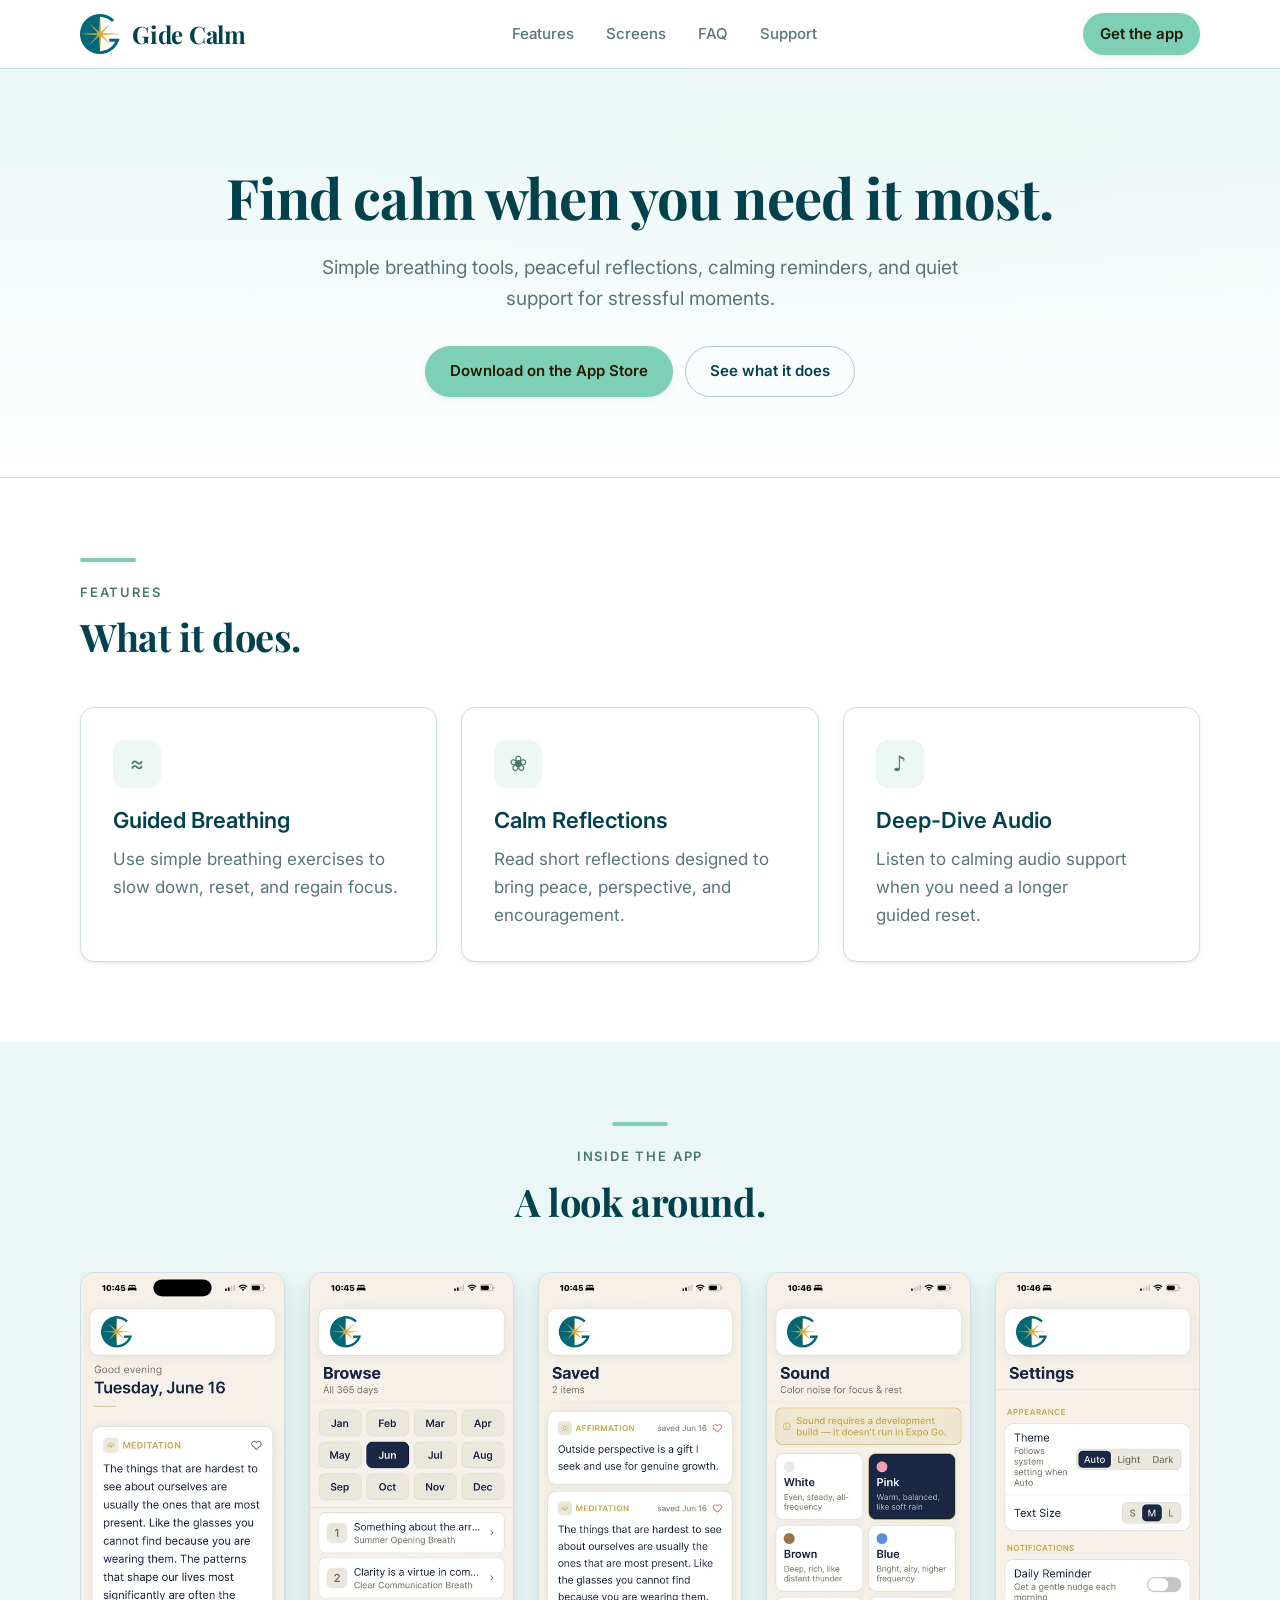
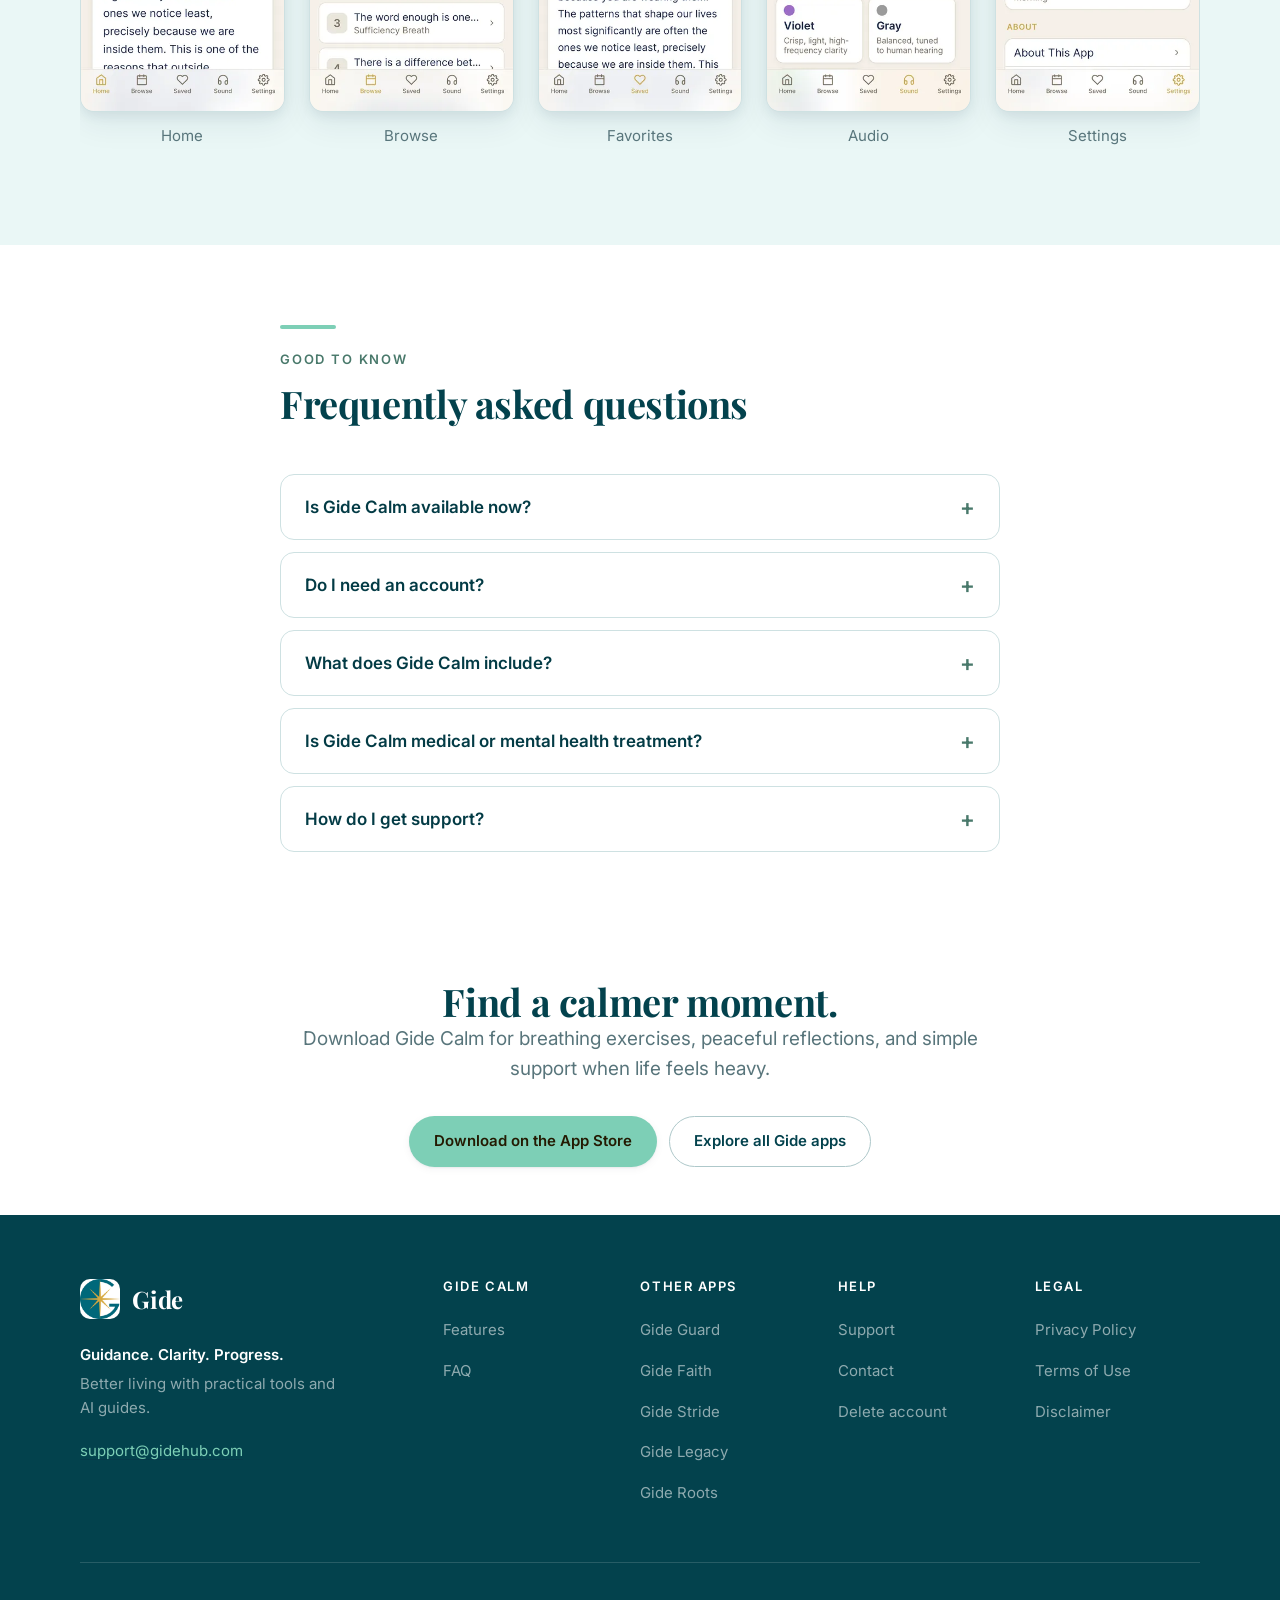
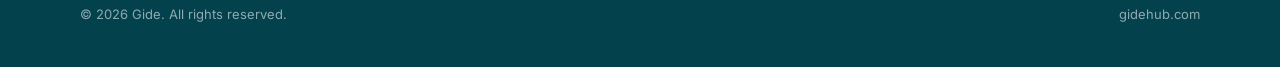
==== commit 3461e326: "Regenerate site: consistent naming and line icons Co-Authored-By: Claude Opus 5.5 <noreply@anthropic" ====
--- a/index.html
+++ b/index.html
@@ -96,17 +96,17 @@
       </div>
       <div class="grid grid-3">
         <article class="card feature-card">
-          <span class="feature-icon" aria-hidden="true">🫁</span>
+          <span class="feature-icon" aria-hidden="true">≈</span>
           <h3>Guided Breathing</h3>
           <p>Use simple breathing exercises to slow down, reset, and regain focus.</p>
         </article>
         <article class="card feature-card">
-          <span class="feature-icon" aria-hidden="true">🪷</span>
+          <span class="feature-icon" aria-hidden="true">❀</span>
           <h3>Calm Reflections</h3>
           <p>Read short reflections designed to bring peace, perspective, and encouragement.</p>
         </article>
         <article class="card feature-card">
-          <span class="feature-icon" aria-hidden="true">🎧</span>
+          <span class="feature-icon" aria-hidden="true">♪</span>
           <h3>Deep-Dive Audio</h3>
           <p>Listen to calming audio support when you need a longer guided reset.</p>
         </article>
@@ -122,23 +122,23 @@
       </div>
       <div class="shot-row">
         <figure class="shot">
-          <img src="assets/shots/home.webp" alt="Gide - Calm home screen" width="370" height="800" loading="lazy">
+          <img src="assets/shots/home.webp" alt="Gide Calm home screen" width="370" height="800" loading="lazy">
           <figcaption>Home</figcaption>
         </figure>
         <figure class="shot">
-          <img src="assets/shots/selectdate.webp" alt="Gide - Calm browse screen" width="370" height="800" loading="lazy">
+          <img src="assets/shots/selectdate.webp" alt="Gide Calm browse screen" width="370" height="800" loading="lazy">
           <figcaption>Browse</figcaption>
         </figure>
         <figure class="shot">
-          <img src="assets/shots/favorites.webp" alt="Gide - Calm favorites screen" width="370" height="800" loading="lazy">
+          <img src="assets/shots/favorites.webp" alt="Gide Calm favorites screen" width="370" height="800" loading="lazy">
           <figcaption>Favorites</figcaption>
         </figure>
         <figure class="shot">
-          <img src="assets/shots/sound.webp" alt="Gide - Calm audio screen" width="370" height="800" loading="lazy">
+          <img src="assets/shots/sound.webp" alt="Gide Calm audio screen" width="370" height="800" loading="lazy">
           <figcaption>Audio</figcaption>
         </figure>
         <figure class="shot">
-          <img src="assets/shots/settings.webp" alt="Gide - Calm settings screen" width="370" height="800" loading="lazy">
+          <img src="assets/shots/settings.webp" alt="Gide Calm settings screen" width="370" height="800" loading="lazy">
           <figcaption>Settings</figcaption>
         </figure>
       </div>
@@ -153,24 +153,24 @@
       </div>
       <div class="faq">
         <details>
-          <summary>Is Gide – Calm available now?</summary>
-          <p>Yes. Gide – Calm is available on the App Store and ready to provide simple tools for calm, reflection, and relaxation.</p>
+          <summary>Is Gide Calm available now?</summary>
+          <p>Yes. Gide Calm is available on the App Store and ready to provide simple tools for calm, reflection, and relaxation.</p>
         </details>
         <details>
           <summary>Do I need an account?</summary>
-          <p>No. Gide – Calm is designed to be simple and accessible without requiring a user account.</p>
-        </details>
-        <details>
-          <summary>What does Gide – Calm include?</summary>
-          <p>Gide – Calm includes breathing tools, calm reflections, peaceful reminders, and audio support for quiet moments.</p>
-        </details>
-        <details>
-          <summary>Is Gide – Calm medical or mental health treatment?</summary>
-          <p>No. Gide – Calm is for general wellness and personal support only. It is not medical advice, therapy, diagnosis, or mental health treatment.</p>
+          <p>No. Gide Calm is designed to be simple and accessible without requiring a user account.</p>
+        </details>
+        <details>
+          <summary>What does Gide Calm include?</summary>
+          <p>Gide Calm includes breathing tools, calm reflections, peaceful reminders, and audio support for quiet moments.</p>
+        </details>
+        <details>
+          <summary>Is Gide Calm medical or mental health treatment?</summary>
+          <p>No. Gide Calm is for general wellness and personal support only. It is not medical advice, therapy, diagnosis, or mental health treatment.</p>
         </details>
         <details>
           <summary>How do I get support?</summary>
-          <p>Email us at support@gidehub.com .</p>
+          <p>Email us at support@gidehub.com.</p>
         </details>
       </div>
     </div>
@@ -179,7 +179,7 @@
   <section class="section section-tight cta-band">
     <div class="wrap">
       <h2>Find a calmer moment.</h2>
-      <p class="lede">Download Gide – Calm for breathing exercises, peaceful reflections, and simple support when life feels heavy.</p>
+      <p class="lede">Download Gide Calm for breathing exercises, peaceful reflections, and simple support when life feels heavy.</p>
       <div class="btn-row">
         <a class="btn btn-accent" href="https://apps.apple.com/app/id6778231374">Download on the App Store</a>
         <a class="btn btn-outline" href="https://gidehub.com/#apps">Explore all Gide apps</a>
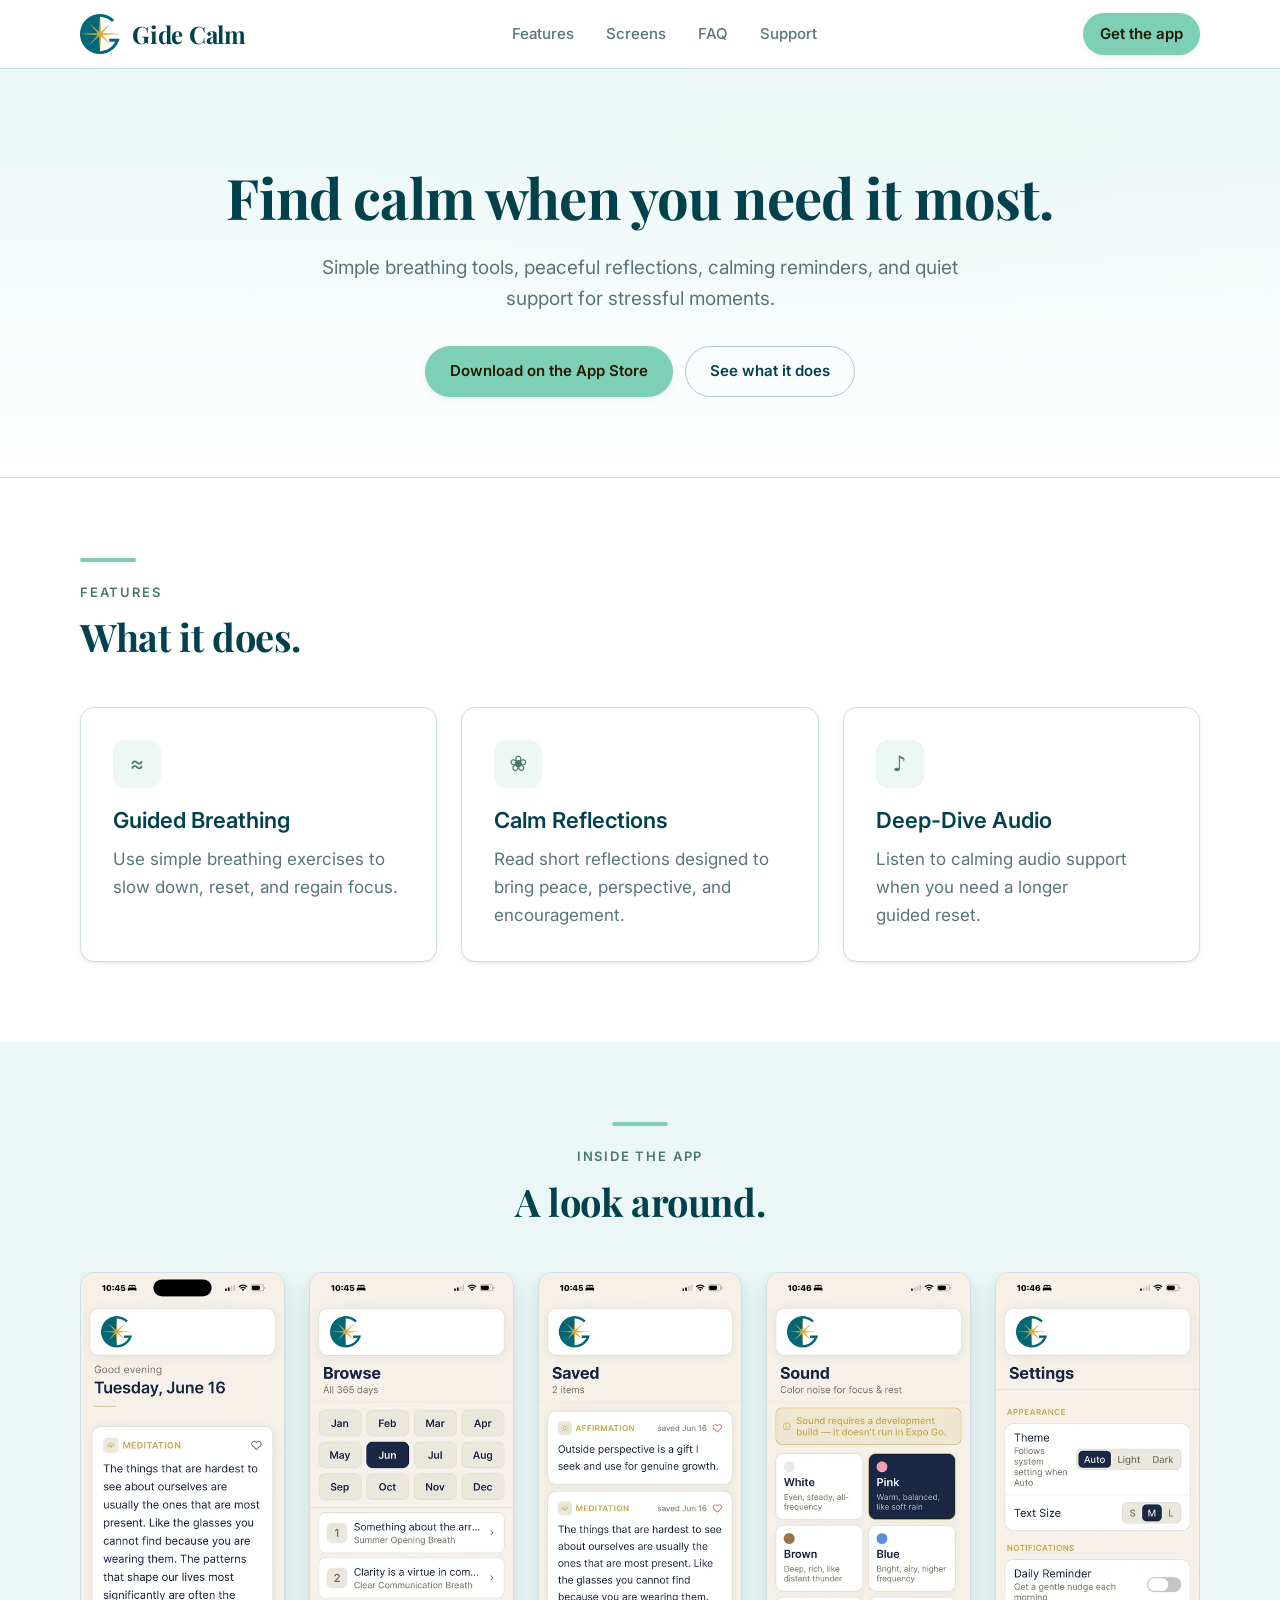
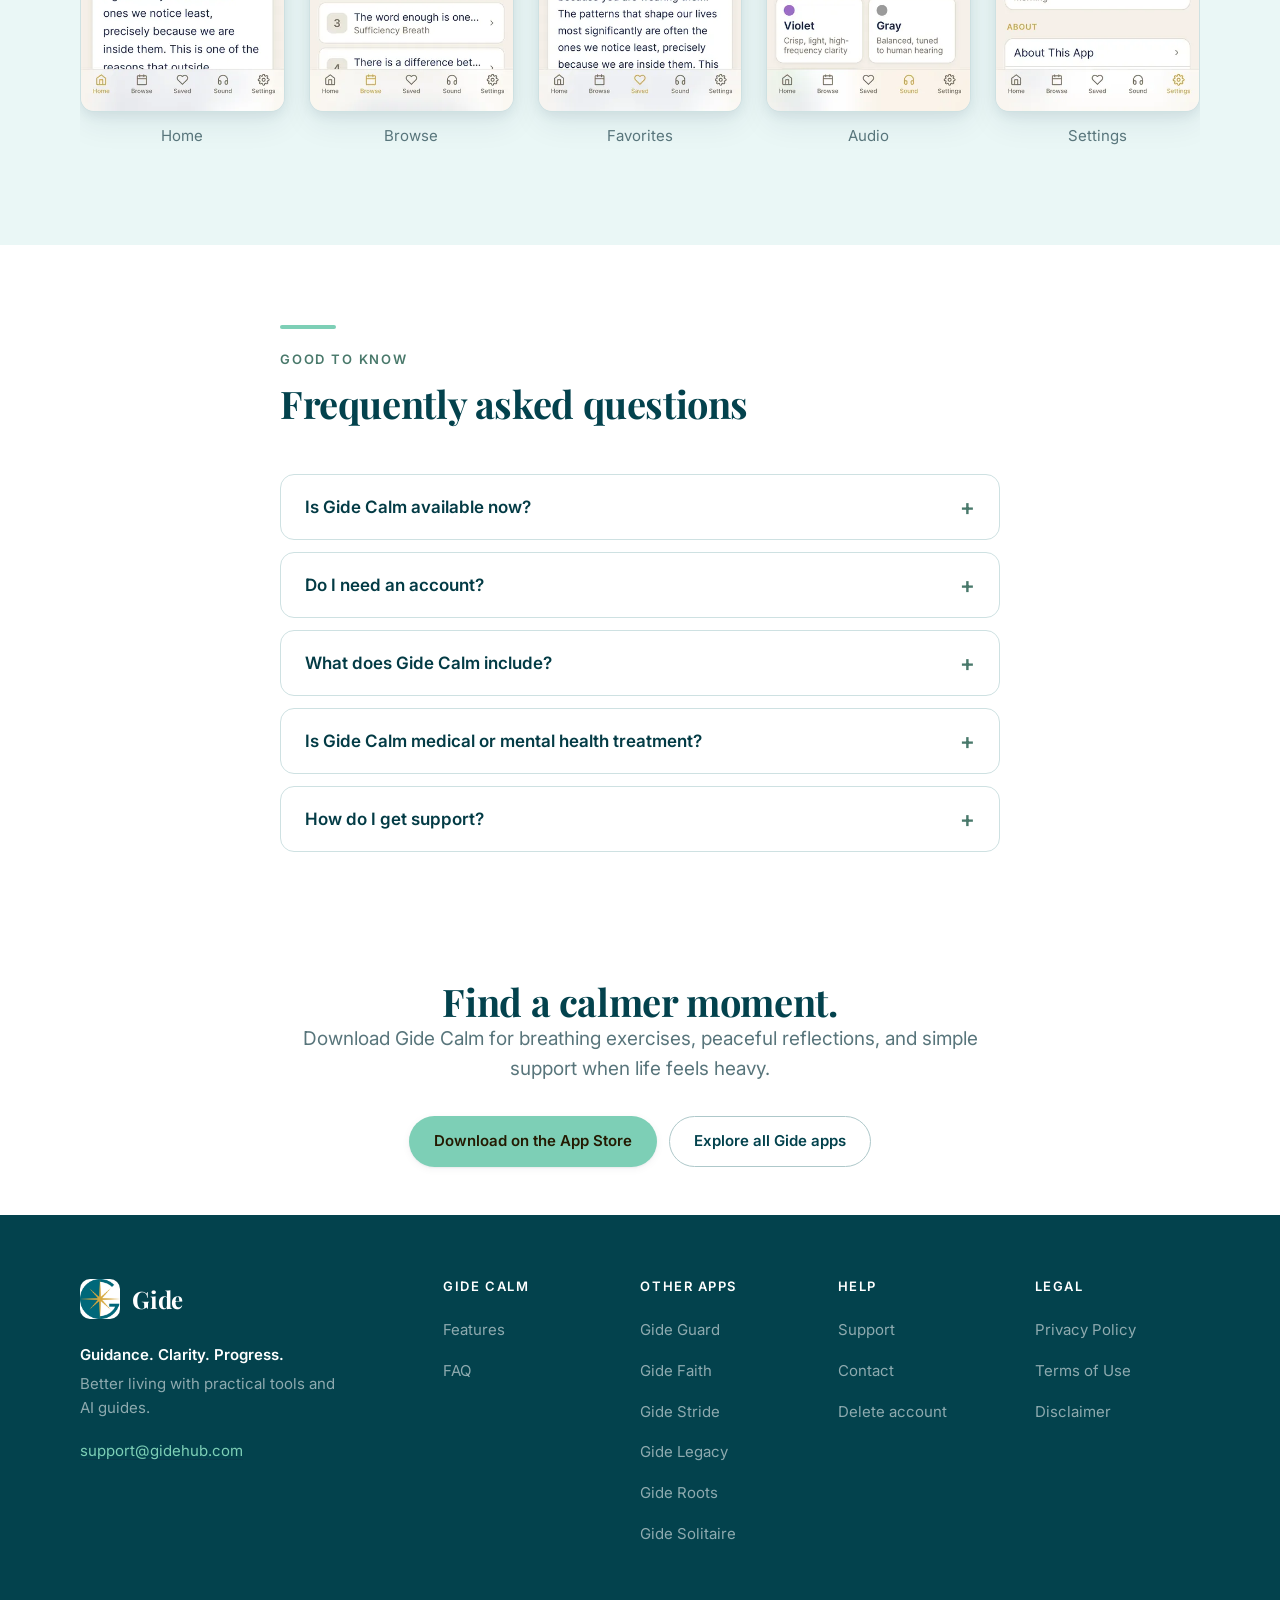
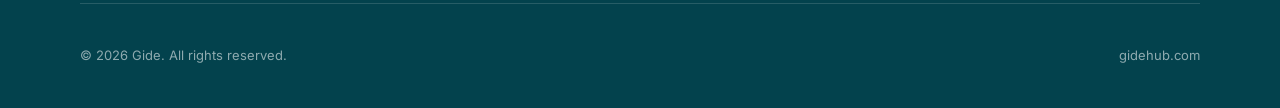
==== commit 22511a67: "Add Gide Solitaire to the Gide apps menu Co-Authored-By: Claude Opus 5.5 <noreply@anthropic.com> Cla" ====
--- a/index.html
+++ b/index.html
@@ -220,6 +220,7 @@
             <li><a href="https://stride.gidehub.com/">Gide Stride</a></li>
             <li><a href="https://legacy.gidehub.com/">Gide Legacy</a></li>
             <li><a href="https://roots.gidehub.com/">Gide Roots</a></li>
+            <li><a href="https://solitaire.gidehub.com/">Gide Solitaire</a></li>
           </ul>
         </div>
         <div class="footer-col">
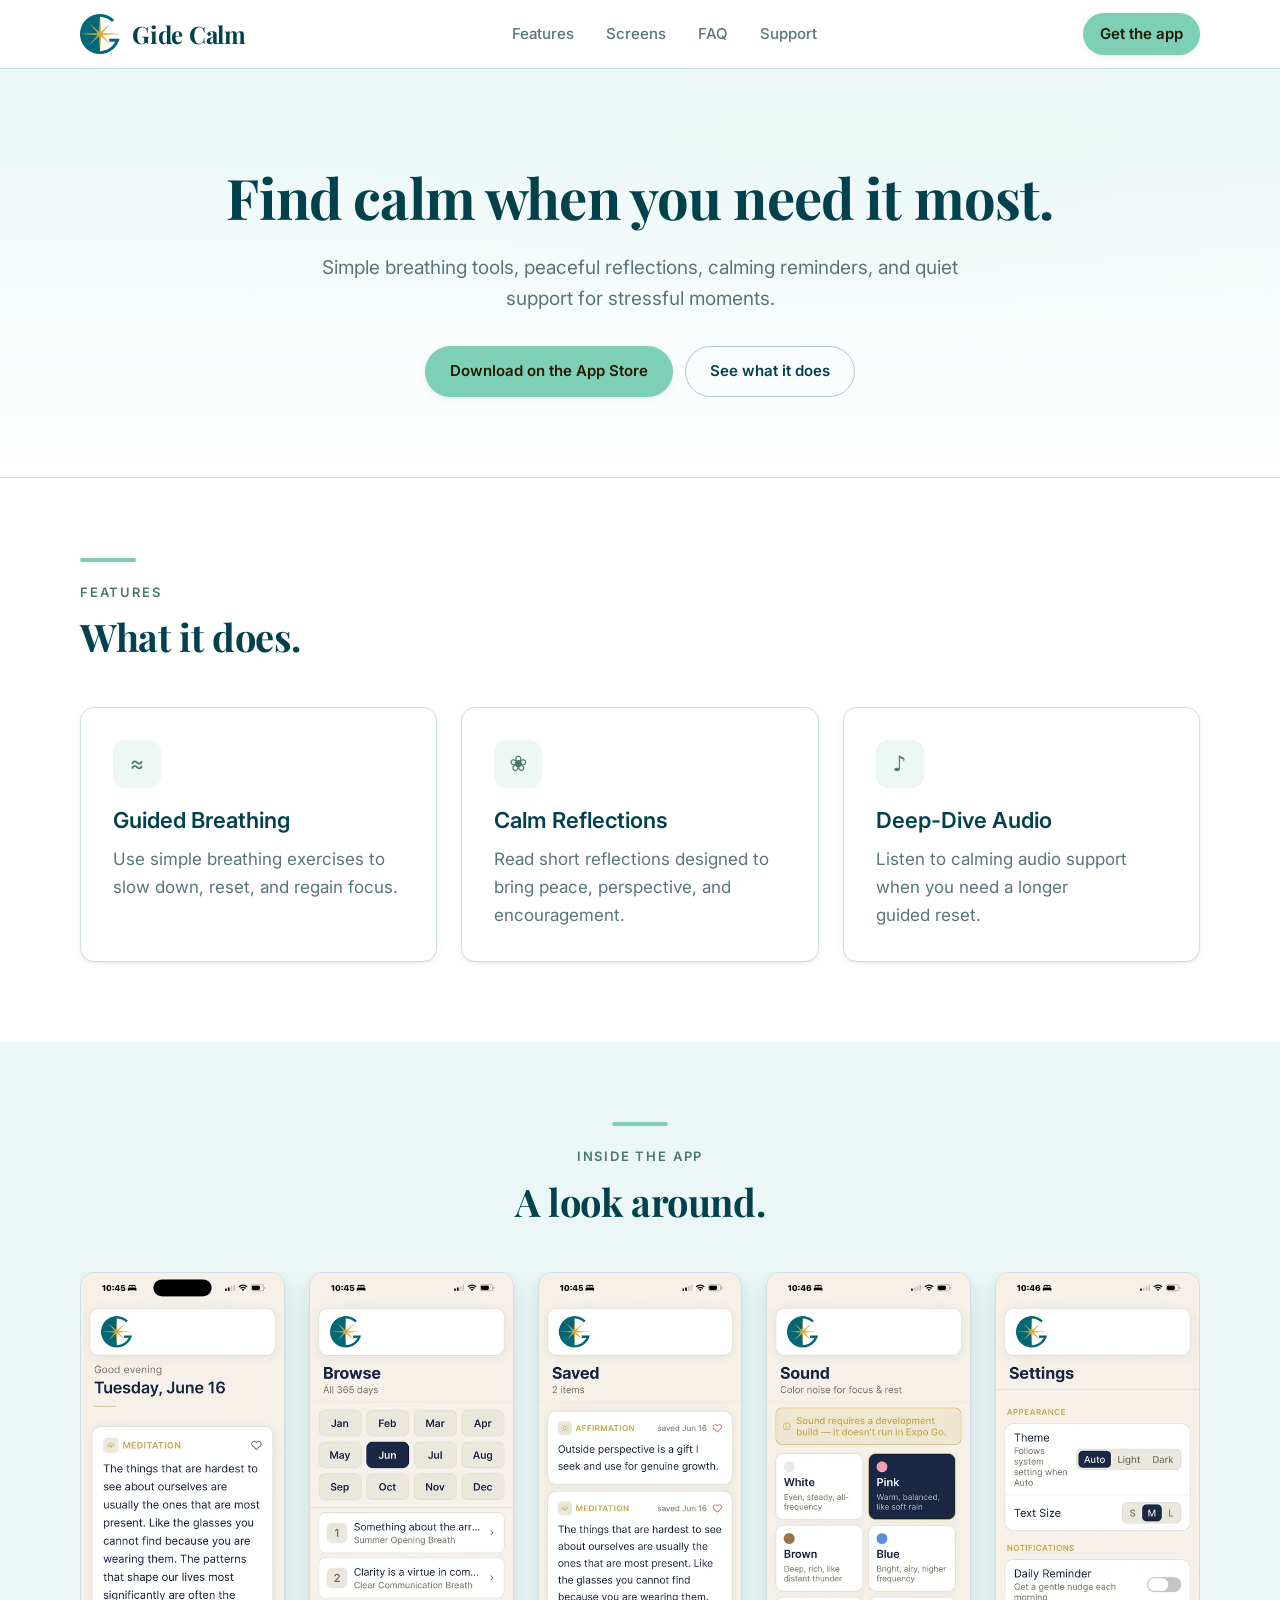
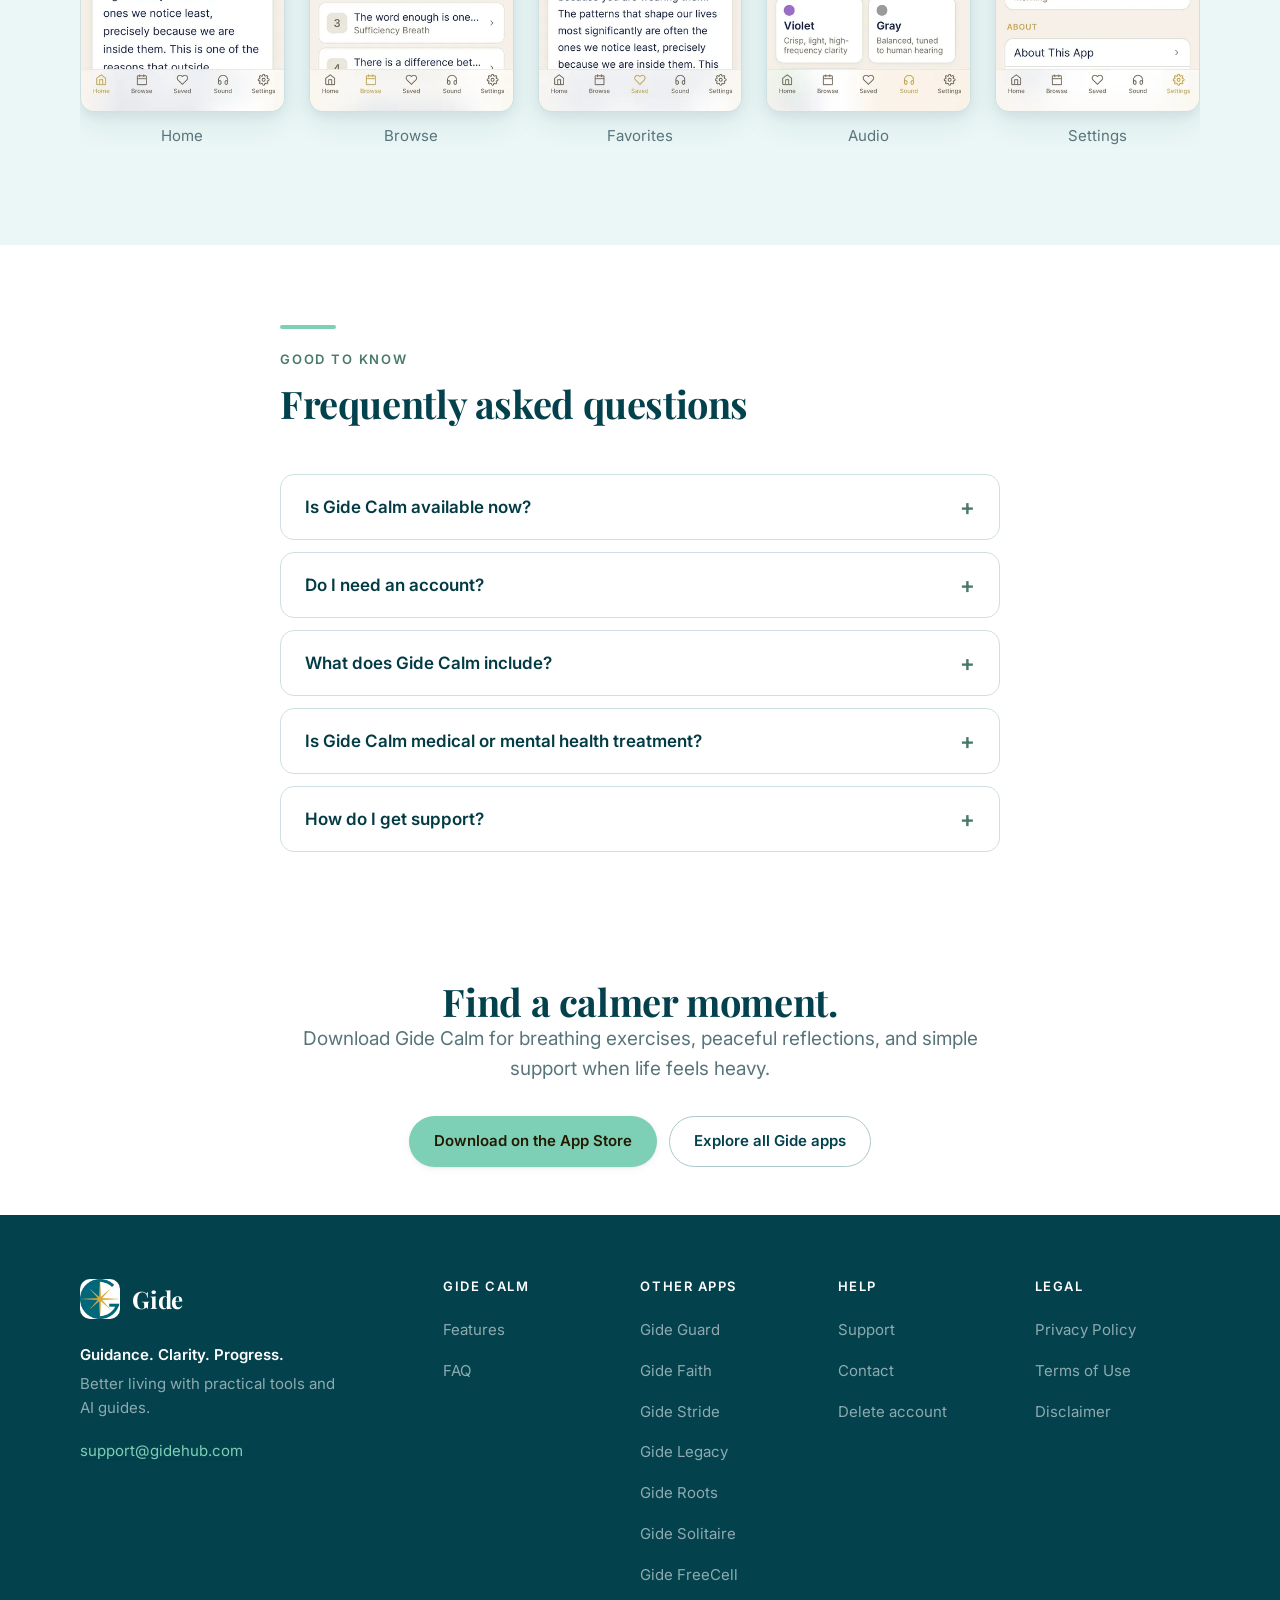
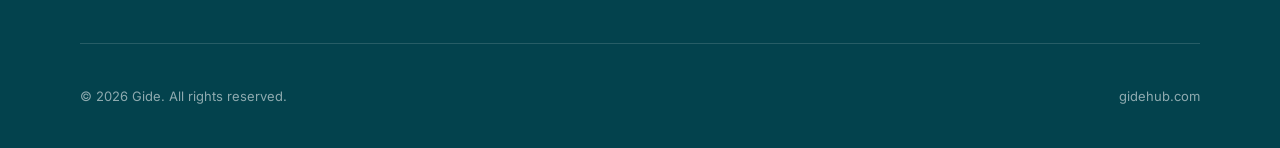
==== commit dd787669: "Add Gide FreeCell to the Gide app links Co-Authored-By: Claude Opus 5.5 <noreply@anthropic.com> Clau" ====
--- a/index.html
+++ b/index.html
@@ -221,6 +221,7 @@
             <li><a href="https://legacy.gidehub.com/">Gide Legacy</a></li>
             <li><a href="https://roots.gidehub.com/">Gide Roots</a></li>
             <li><a href="https://solitaire.gidehub.com/">Gide Solitaire</a></li>
+            <li><a href="https://freecell.gidehub.com/">Gide FreeCell</a></li>
           </ul>
         </div>
         <div class="footer-col">
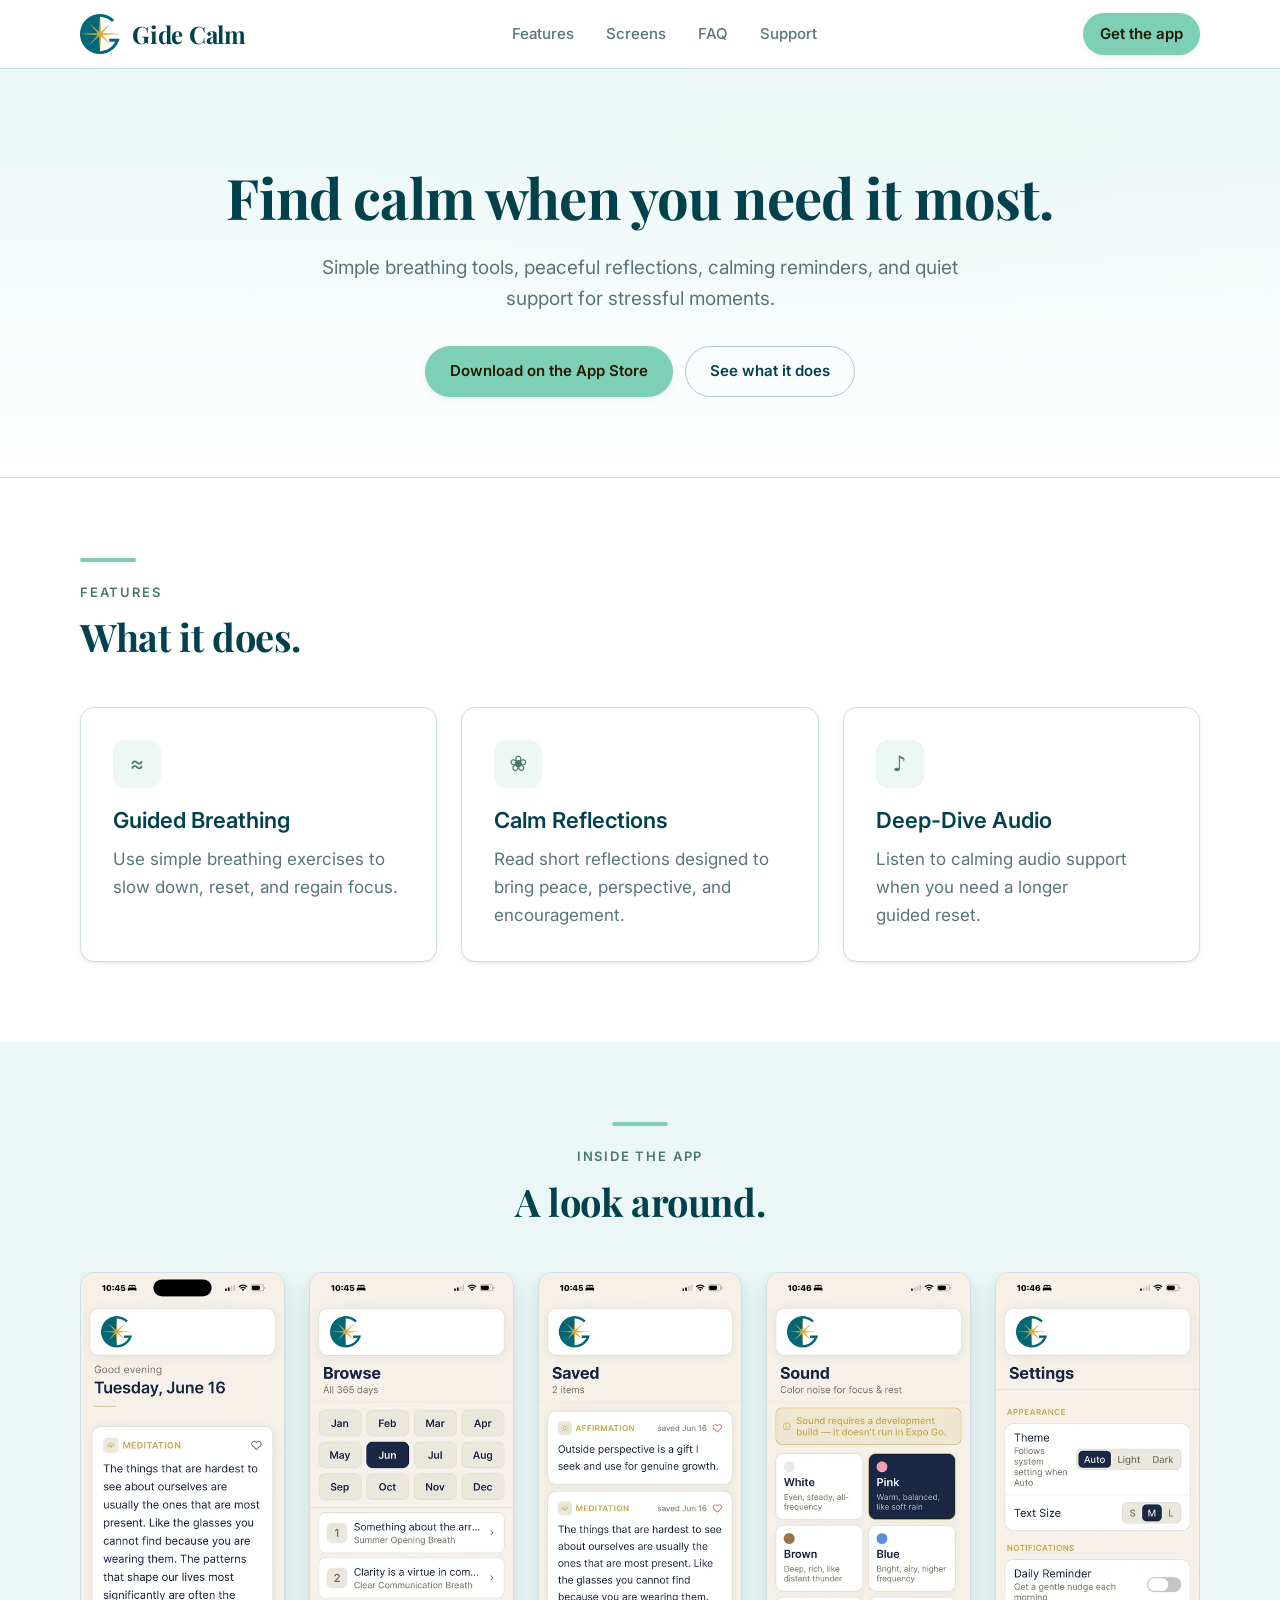
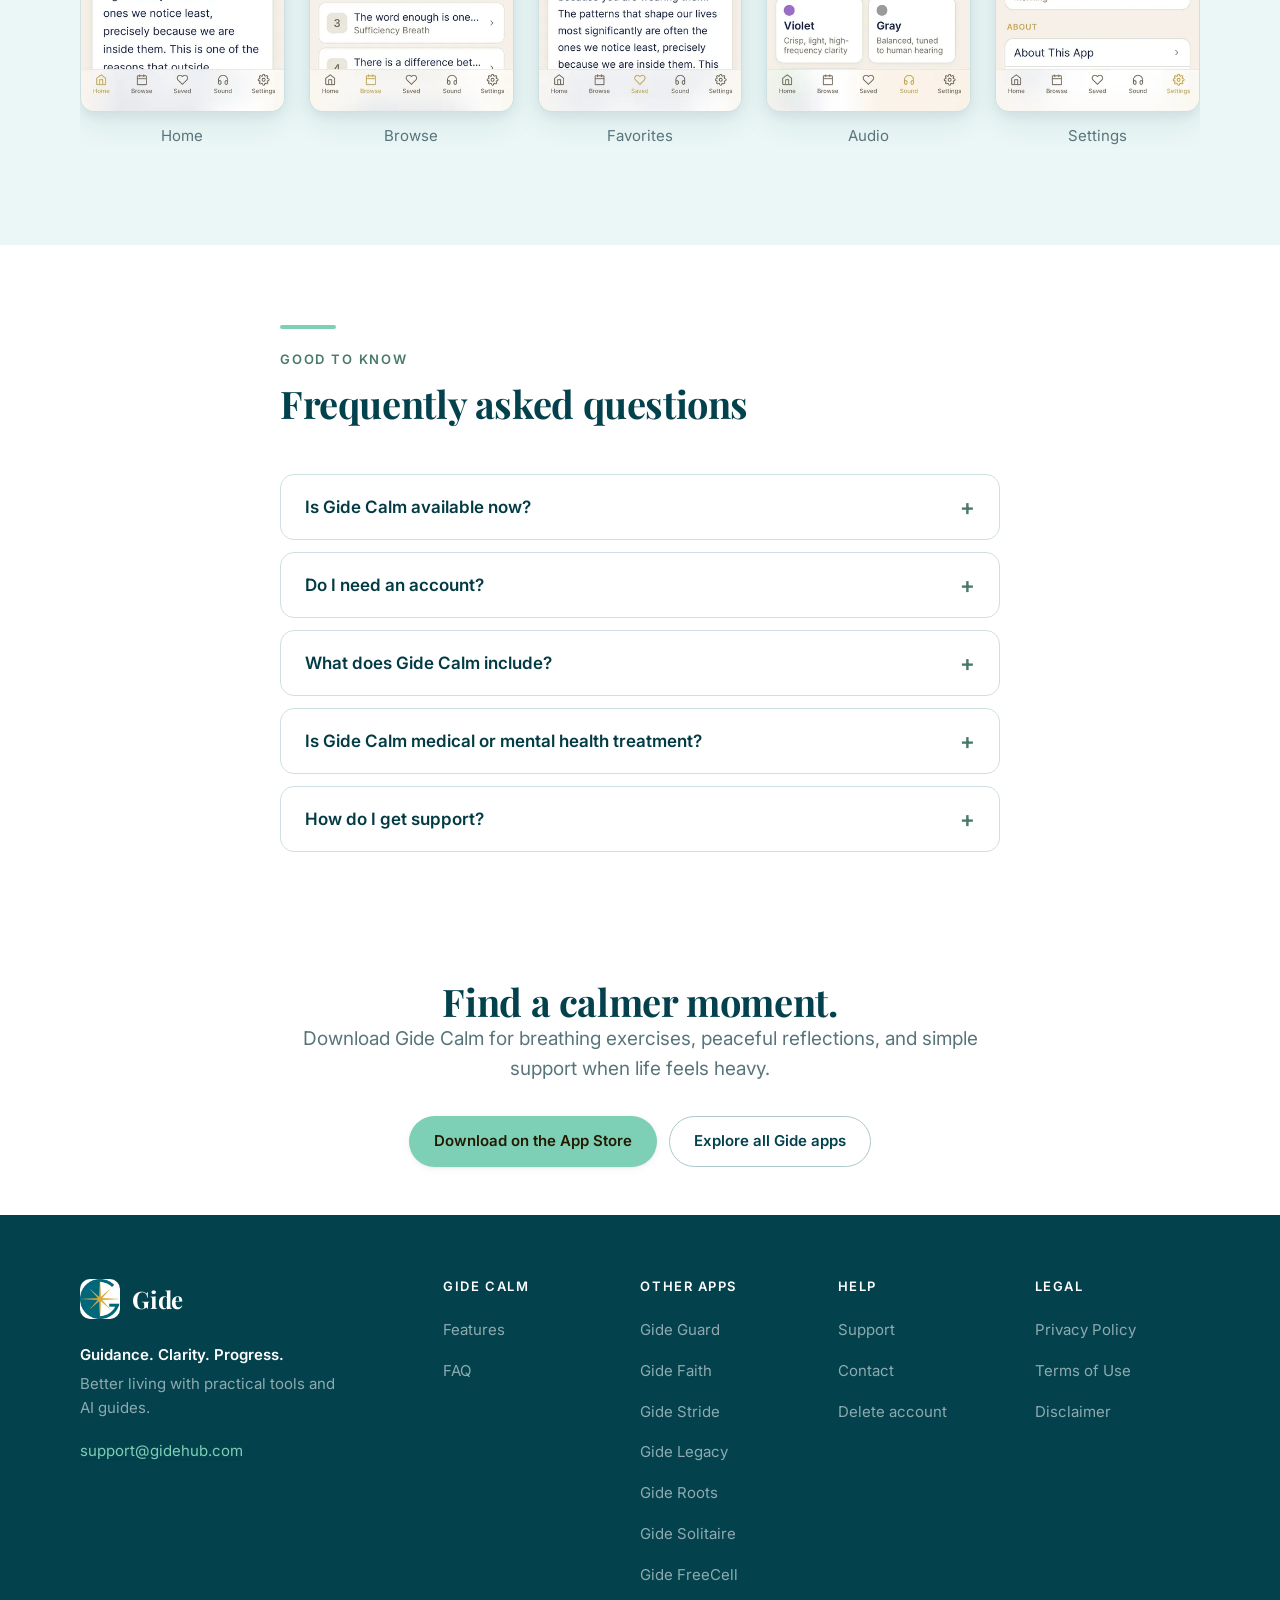
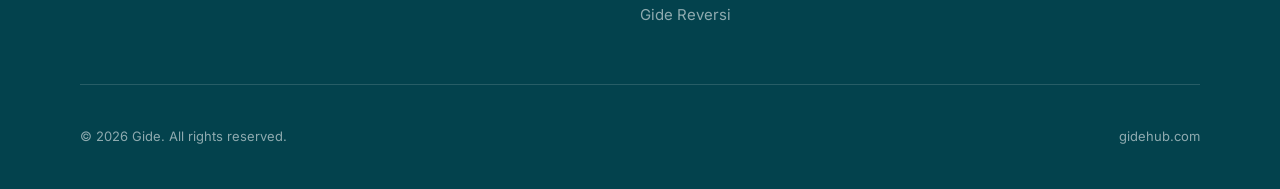
==== commit 0bc60ac6: "Add Gide Reversi to the Gide app links Co-Authored-By: Claude Opus 5.5 <noreply@anthropic.com> Claud" ====
--- a/index.html
+++ b/index.html
@@ -222,6 +222,7 @@
             <li><a href="https://roots.gidehub.com/">Gide Roots</a></li>
             <li><a href="https://solitaire.gidehub.com/">Gide Solitaire</a></li>
             <li><a href="https://freecell.gidehub.com/">Gide FreeCell</a></li>
+            <li><a href="https://reversi.gidehub.com/">Gide Reversi</a></li>
           </ul>
         </div>
         <div class="footer-col">
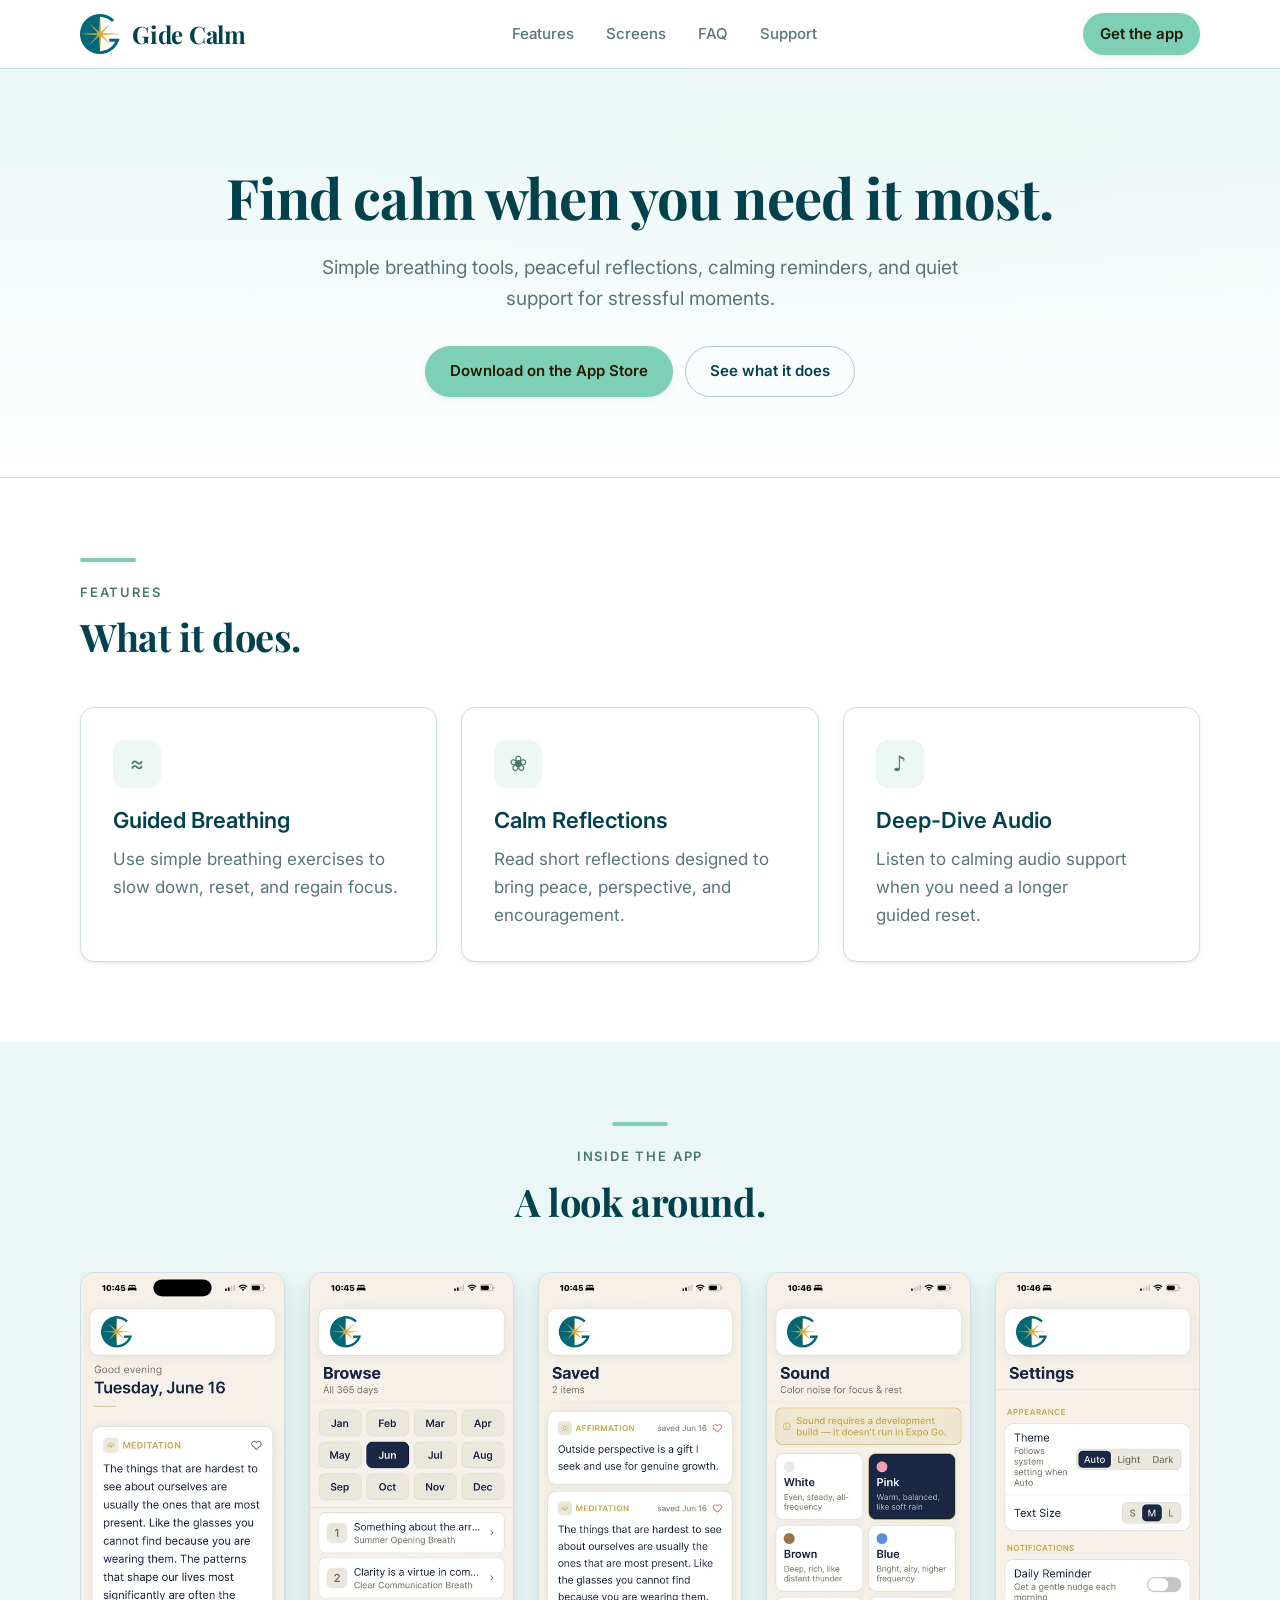
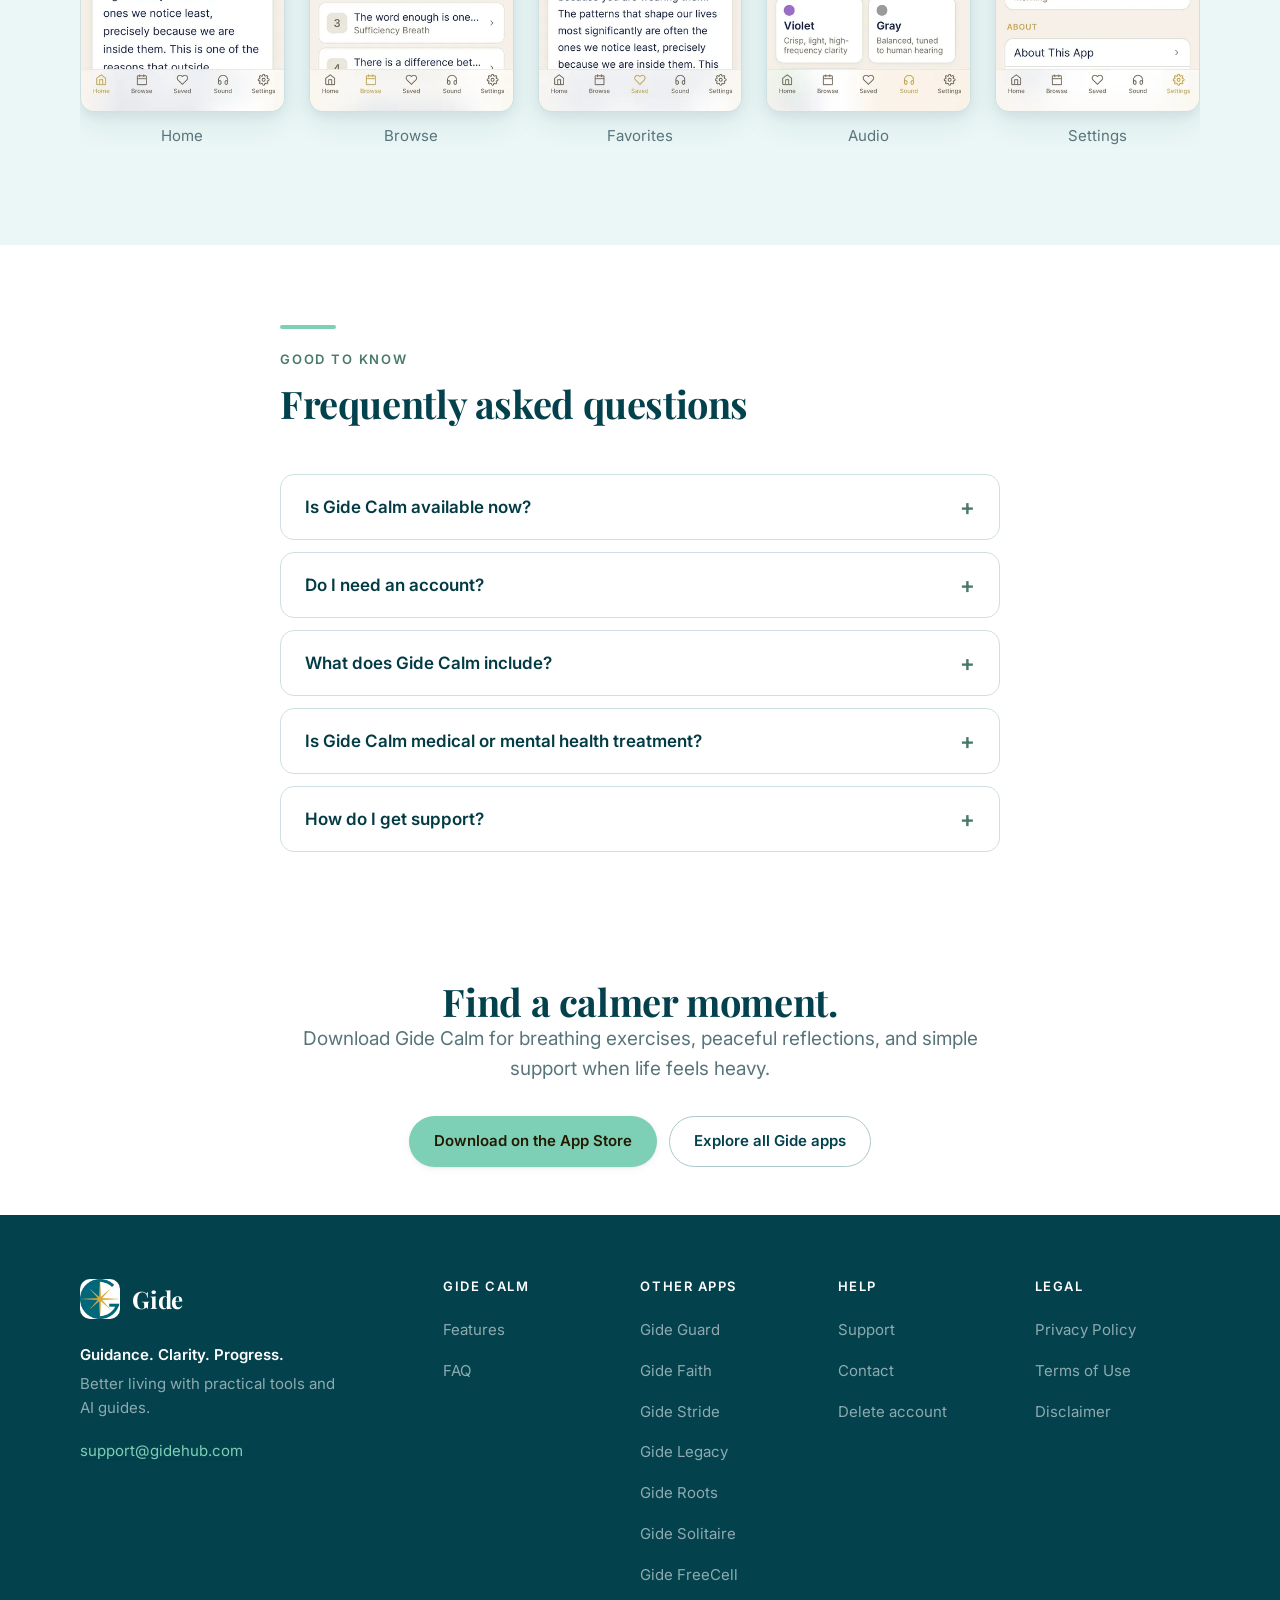
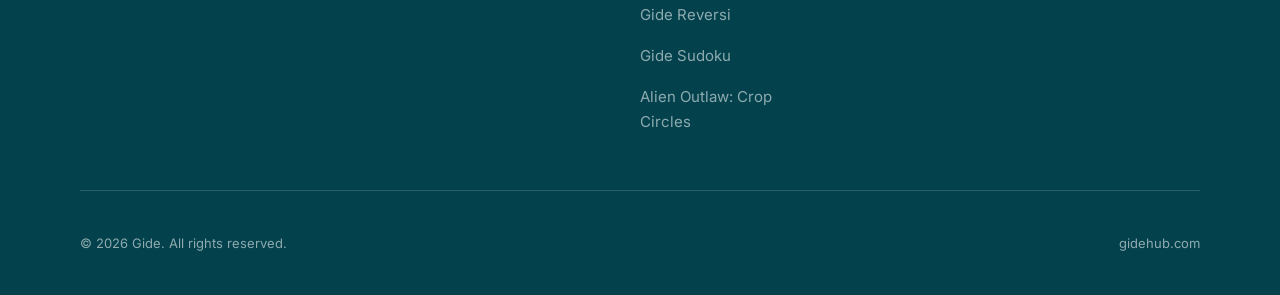
==== commit 320e804c: "Publish missing product pages and refresh portfolio navigation and app details" ====
--- a/index.html
+++ b/index.html
@@ -223,6 +223,8 @@
             <li><a href="https://solitaire.gidehub.com/">Gide Solitaire</a></li>
             <li><a href="https://freecell.gidehub.com/">Gide FreeCell</a></li>
             <li><a href="https://reversi.gidehub.com/">Gide Reversi</a></li>
+            <li><a href="https://gidehub.com/games/sudoku/">Gide Sudoku</a></li>
+            <li><a href="https://alienoutlaw.gidehub.com/">Alien Outlaw: Crop Circles</a></li>
           </ul>
         </div>
         <div class="footer-col">
